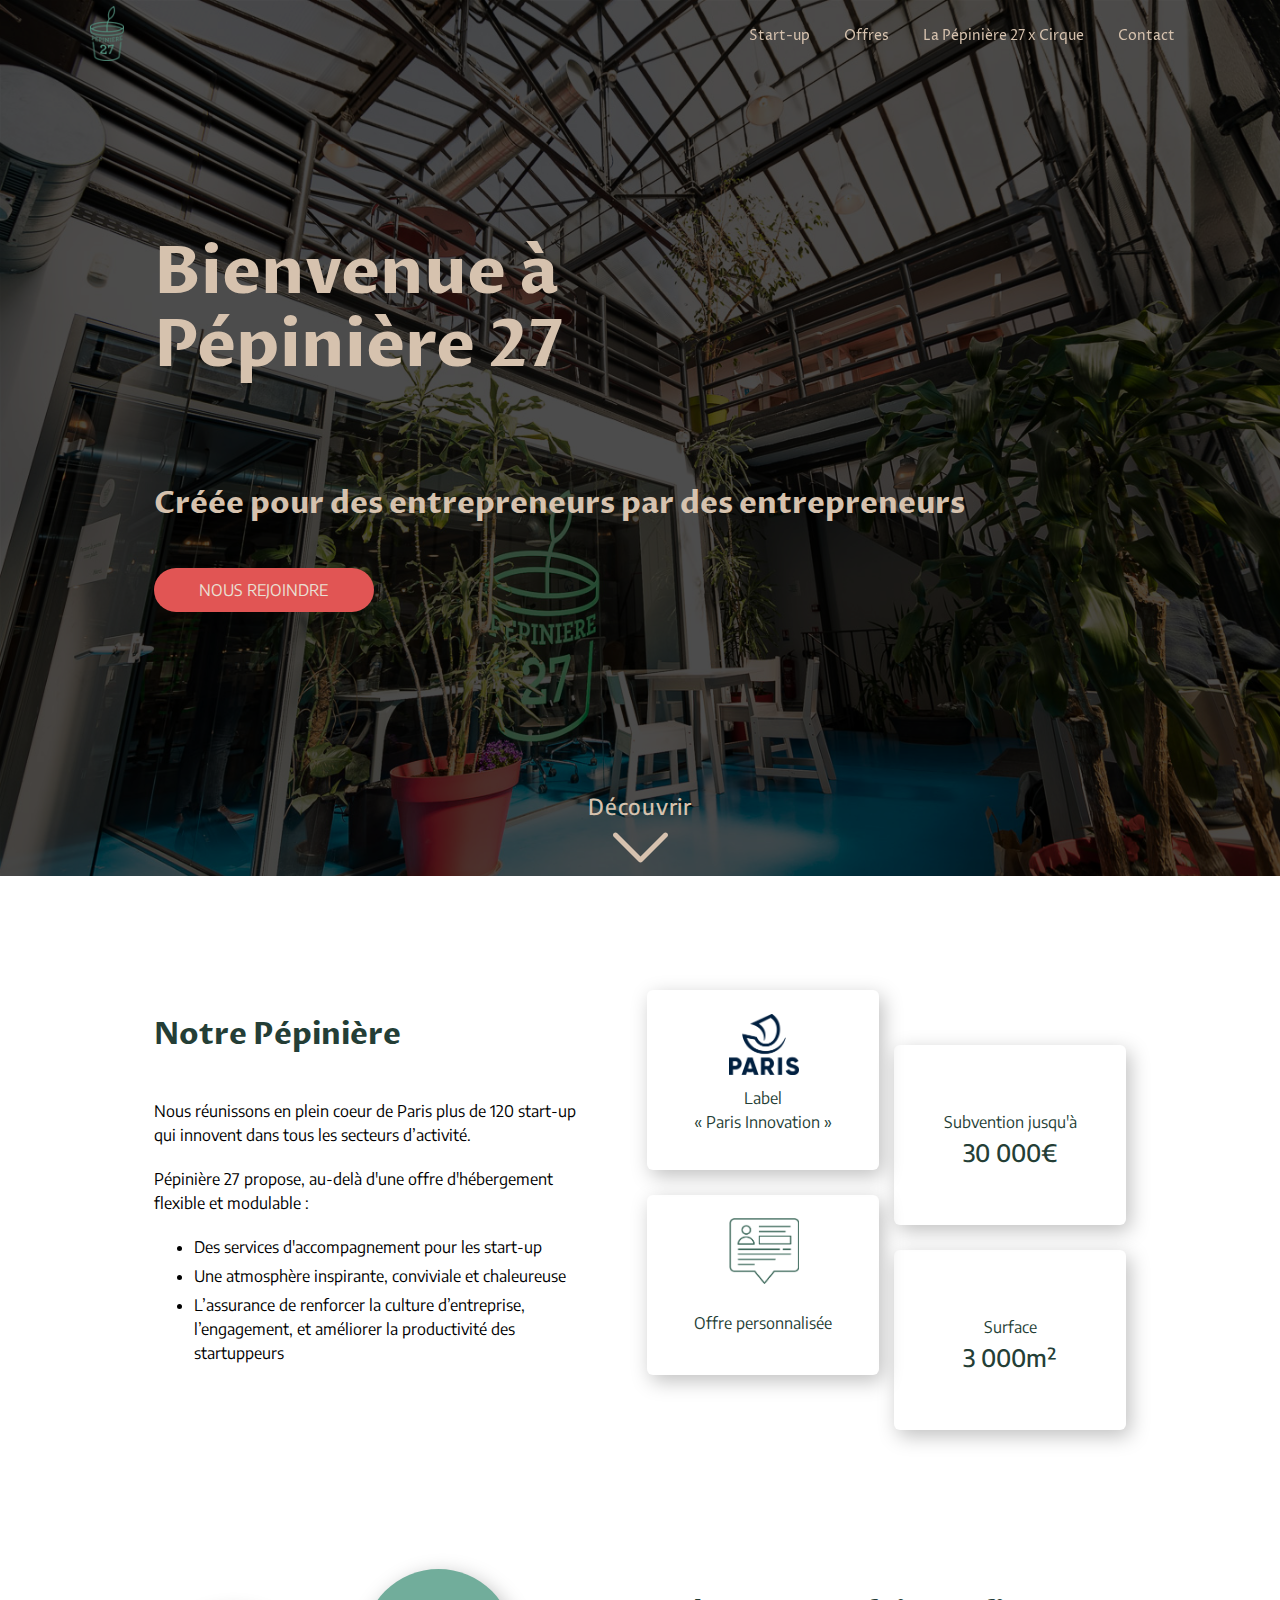
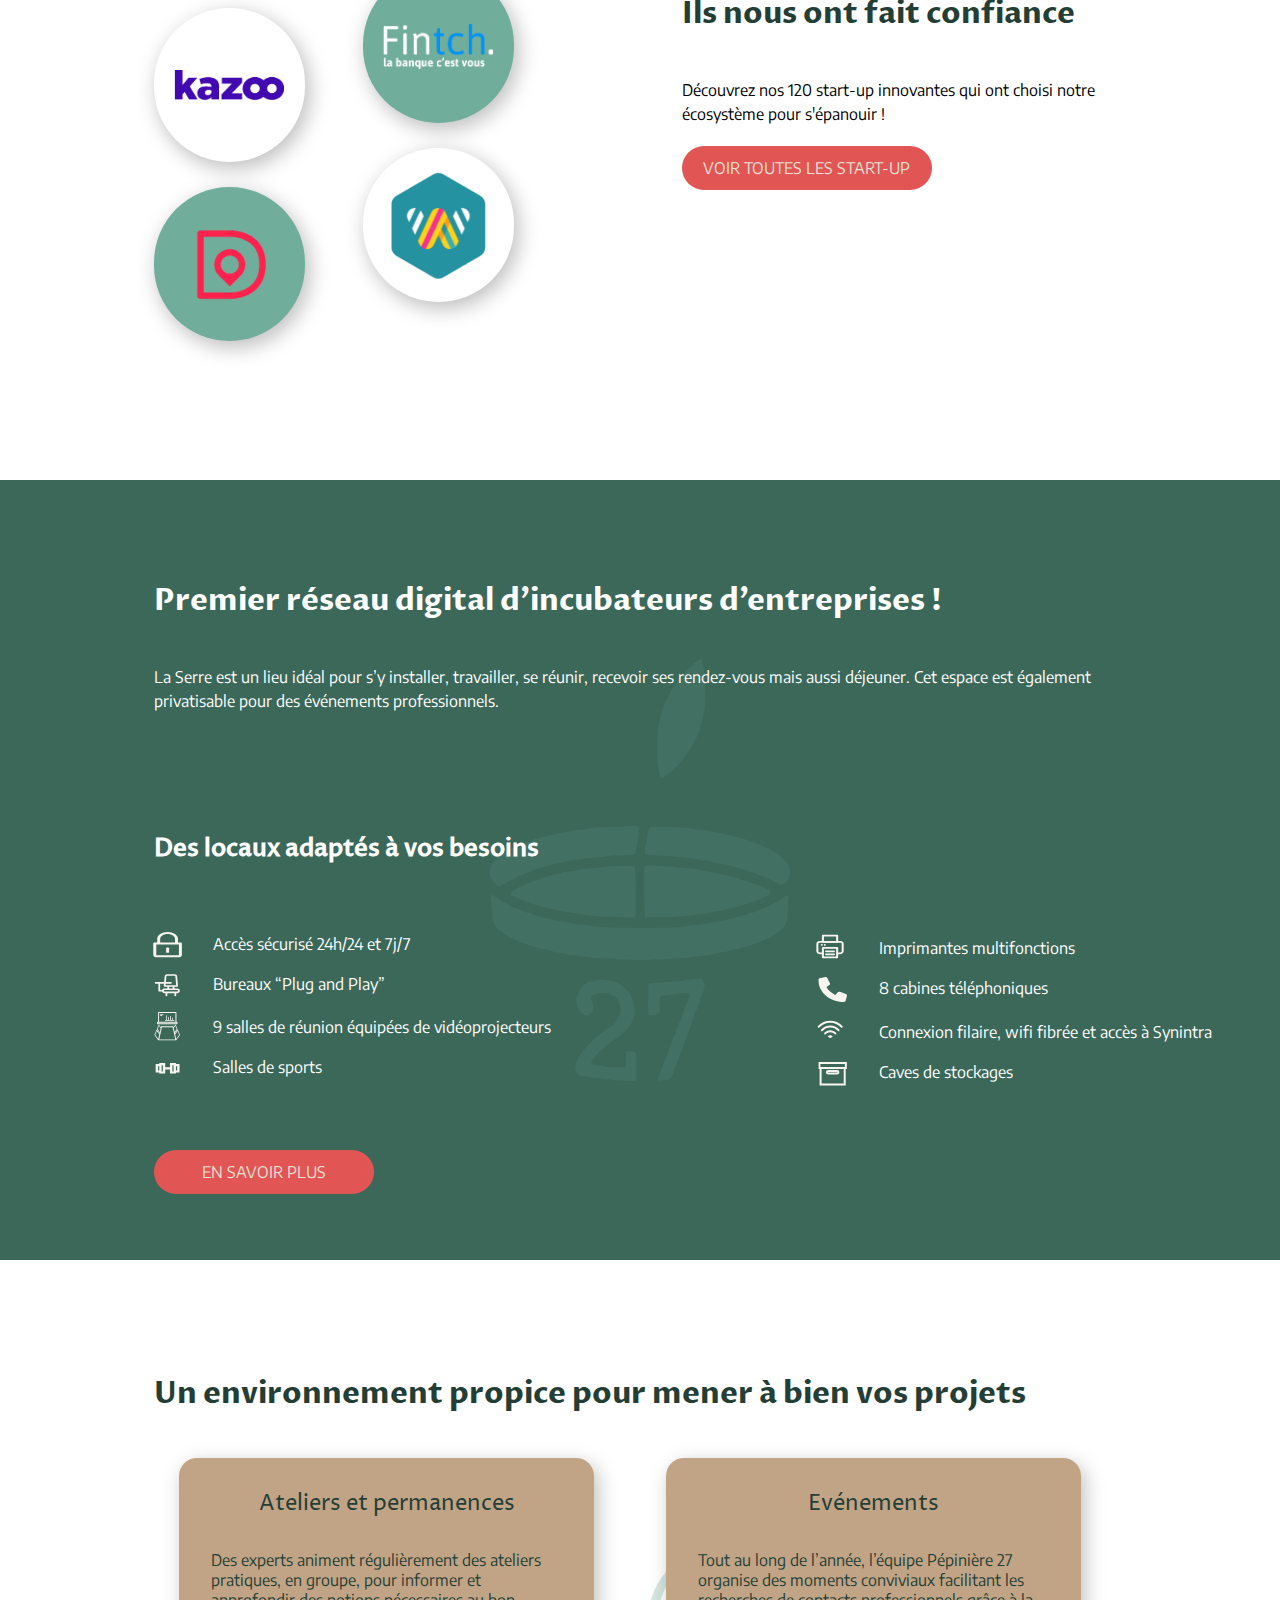
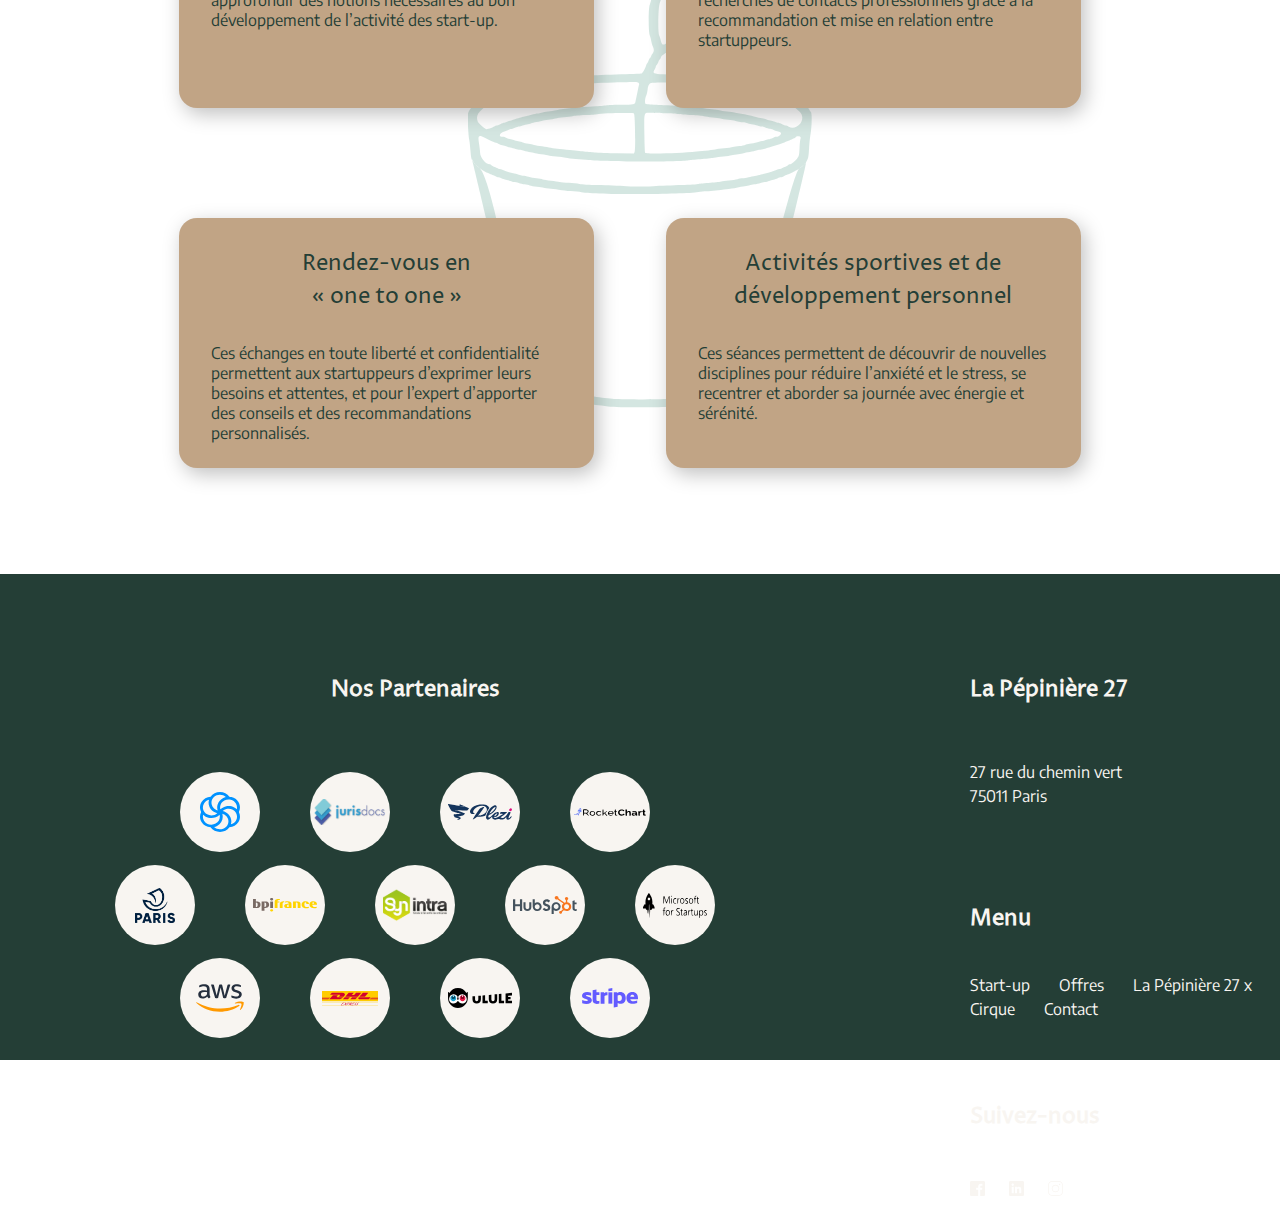
==== index.html @ d8d4190e "All responsive except footer" ====
<!DOCTYPE html>
<html lang="fr">
<head>
    <meta charset="UTF-8">
    <meta http-equiv="X-UA-Compatible" content="IE=edge">
    <meta name="viewport" content="width=device-width, initial-scale=1.0">
    <title>La Pépinière 27</title>
    <link rel="stylesheet" href="css\style.css">
    <style>
        @font-face {
            font-family: 'Encode Sans';
            src: url(../fonts/Encode_Sans/EncodeSans-VariableFont_wdth,wght.ttf);
        }

        @font-face {
            font-family: 'Proza Libre Bold';
            src: url(../fonts/Proza_Libre/ProzaLibre-Bold.ttf)
        }

        @font-face {
            font-family: 'Proza Libre Medium';
            src: url(../fonts/Proza_Libre/ProzaLibre-Medium.ttf)
        }

        @font-face {
            font-family: 'Proza Libre Regular';
            src: url(../fonts/Proza_Libre/ProzaLibre-Regular.ttf)
        }
        
    </style>
</head>
<body>
    <div class="wrapper">
        <!-- Homepage - Landing page -->
        <div class="homepage">

            <!-- Navbar -->
            <nav class="navbar">
                <a href="">
                    <img src="pepiniere_logo\logo.png" alt="Logo Pépinière" id="logo">
                </a>
                <ul class="nav-menu">
                    <li><a href="">Start-up</a></li>
                    <li><a href="">Offres</a></li>
                    <li><a href="">La Pépinière 27 x Cirque</a></li>
                    <li><a href="">Contact</a></li>
                </ul>
                <div class="toggle-menu">
                    <img src="img\open-menu.png" alt="menu icon" class="menu-icon" id="open-menu">
                    <img src="img\close-menu.png" alt="menu icon" class="menu-icon" id="close-menu">
                </div>
            </nav>
            

            <!-- Title -->
            <section class="hero">
                <h1>Bienvenue à <span>Pépinière 27</span></h1>
                <h2>Créée pour des entrepreneurs par des entrepreneurs</h2>
                <input type="button" class="cta" value="Nous rejoindre">
            </section>
            <div id="discover">
                <button type="button">Découvrir <img src="img\down-arrow-svgrepo-com.svg" alt="arrow" id="down-arrow"></button>
            </div>
        </div>

        <!-- Pepinière description -->
        <div class="pepiniere">
            <div class="col-left">
                <h2>Notre Pépinière</h2>
                <p class="pep">Nous réunissons en plein coeur de Paris plus de 120 start-up qui innovent dans tous les secteurs d’activité.</p>
                <p class="pep">Pépinière 27 propose, au-delà d'une offre d'hébergement flexible et modulable :</p>
                <ul>
                    <li>Des services d'accompagnement pour les start-up</li>
                    <li>Une atmosphère inspirante, conviviale et chaleureuse</li>
                    <li>L’assurance de renforcer la culture d’entreprise, l’engagement, et améliorer la productivité des startuppeurs</li>
                </ul>
            </div>

            <div class="col-right">
                <div class="info-card" id="card-paris">
                    <p>Label<span>« Paris Innovation »</span></p>
                </div>
                <div class="info-card" id="card-offer">
                    <p>Offre personnalisée</p>
                </div>
            </div>
            <div class="col-right-bis">
                <div class="info-card">
                    <p class="card-text">Subvention jusqu'à<span>30 000€</span></p>
                </div>
                <div class="info-card">
                    <p class="card-text">Surface<span>3 000m²</span></p>
                </div>
            </div>
        </div>
        
        <!-- Start-up -->
        <div class="start-up">
            <div class="startup-left">
                <div class="startup-icons">
                    <img src="startups_logo\kazoo.png" alt="Logo Kazoo" id="kazooLogo">
                </div>
                <div class="startup-iconsGreen">
                    <img src="startups_logo\Delisiously.png" alt="Logo Delisiously" id="delisiouslyLogo">
                </div>
            </div>
            <div class="startup-left-bis">
                <div class="startup-iconsGreen">
                    <img src="startups_logo\fintech.png" alt="Logo Fintech" id="fintechLogo">
                </div>
                <div class="startup-icons">
                    <img src="startups_logo\Takeawaste.png" alt="Logo Take a Waste" id="takeawasteLogo">
                </div>
            </div>
            <div class="startup-right">
                <h2>Ils nous ont fait confiance</h2>
                <p>Découvrez nos 120 start-up innovantes qui ont choisi notre écosystème pour s'épanouir !</p>
                <input type="button" class="cta" value="Voir toutes les start-up" id="cta-startup">
            </div>
        </div>

        <!-- Les locaux et équipements -->
        <div id="pepiniere-assets">
            <img src="pepiniere_logo\logo_background.png" alt="Logo Pepinière" class="background-logo">
            <div class="locaux">
                <div class="locaux-description">
                    <h2>Premier réseau digital d’incubateurs d’entreprises !</h2>
                    <p>La Serre est un lieu idéal pour s’y installer, travailler, se réunir, recevoir ses rendez-vous mais aussi déjeuner. Cet espace est également privatisable pour des événements professionnels.</p>
                </div>
                <div class="equipments">
                    <h3 name="h3">Des locaux adaptés à vos besoins </h3>
                    <div class="equipments-lists">
                        <ul class="equipment-list-desc" id="equipments-list1">
                            <li><span> Accès sécurisé 24h/24 et 7j/7 </span></li>
                            <li> <span> Bureaux “Plug and Play” </span></li>
                            <li> <span> 9 salles de réunion équipées de vidéoprojecteurs </span></li>
                            <li> <span> Salles de sports </span></li>
                        </ul>
                        <ul class="equipment-list-desc" id="equipments-list2">
                            <li> <span> Imprimantes multifonctions </span></li>
                            <li> <span> 8 cabines téléphoniques </span></li>
                            <li> <span> Connexion filaire, wifi fibrée et accès à Synintra </span></li>
                            <li> <span> Caves de stockages </span></li>
                        </ul>
                    </div>
                </div>
                <input type="button" class="cta" value="En savoir plus">
            </div>
        </div>
        
        <!-- Activités et évènements -->
        <div id="activities">
            <img src="pepiniere_logo\logo_white_background.svg" alt="Logo Pépinière" class="background-logo">
            <h2>Un environnement propice pour mener à bien vos projets </h2>
            <div>
                <div class="activities-first-row">
                    <div class="activities-card">
                        <h4>Ateliers et permanences</h4>
                        <p>Des experts animent régulièrement des ateliers pratiques, en groupe, pour informer et approfondir des notions nécessaires au bon développement de l’activité des start-up.</p>
                    </div>
                    <div class="activities-card">
                        <h4>Evénements</h4>
                        <p>Tout au long de l’année, l’équipe Pépinière 27 organise des moments conviviaux facilitant les recherches de contacts professionnels grâce à la recommandation et mise en relation entre startuppeurs.
                        </p>
                    </div> 
                </div>

                <div class="activities-second-row">
                    <div class="activities-card">
                        <h4>Rendez-vous en <span>« one to one »</span></h4>
                        <p>Ces échanges en toute liberté et confidentialité permettent aux startuppeurs d’exprimer leurs besoins et attentes, et pour l’expert d’apporter des conseils et des recommandations personnalisés.
                        </p>
                    </div>
                    <div class="activities-card">
                        <h4>Activités sportives et de développement personnel</h4>
                        <p>Ces séances permettent de découvrir de nouvelles disciplines pour réduire l’anxiété et le stress, se recentrer et aborder sa journée avec énergie et sérénité.</p>
                    </div> 
                </div>
            </div>
        </div>

        <!-- Footer -->
        <footer>
            <div class="col-partners">
                <h4 class="h4-footer" id="h4-footer-partners">Nos Partenaires</h4>
                <div class="footer-partner-row1">
                    <div class="footer-partners" id="sendinblue"></div>
                    <div class="footer-partners" id="jurisdocs"></div>
                    <div class="footer-partners" id="plezi"></div>
                    <div class="footer-partners" id="rocketChart"></div>
                </div>
                <div class="footer-partner-row2">
                    <div class="footer-partners" id="villeDeParis-partners"></div>
                    <div class="footer-partners" id="BPIFrance"></div>
                    <div class="footer-partners" id="synintra"></div>
                    <div class="footer-partners" id="hubspot"></div>
                    <div class="footer-partners" id="microsoftstartups"></div>
                </div>
                <div class="footer-partner-row3">
                    <div class="footer-partners" id="amazon"></div>
                    <div class="footer-partners" id="dhl"></div>
                    <div class="footer-partners" id="ulule"></div>
                    <div class="footer-partners" id="stripe"></div>
                </div>
                <div class="footer-partner-row4">

                </div>
            </div>
            <div class="col-contacts">
                <h4 class="h4-footer h4-footer-contact">La Pépinière 27</h4>
                <p>27 rue du chemin vert<span id="address">75011 Paris</span></p>
                <h4 class="h4-footer h4-footer-contact">Menu</h4>
                <div id="footer-nav">
                    <a href="">Start-up</a>
                    <a href="">Offres</a>
                    <a href="">La Pépinière 27 x Cirque</a>
                    <a href="">Contact</a>
                </div>
                <h4 class="h4-footer h4-footer-contact">Suivez-nous</h4>
                <div id="socials">
                    <img src="socialmedia_logo\facebook.svg" alt="Facebook logo">
                    <img src="socialmedia_logo\linkedin.svg" alt="LinkedIn Logo">
                    <img src="socialmedia_logo\instagram.svg" alt="Instagram Logo">
                </div>
            </div>
        </footer>
    </div>

    <!-- JS -->
    <script src="js/app.js"></script>
</body>
</html>
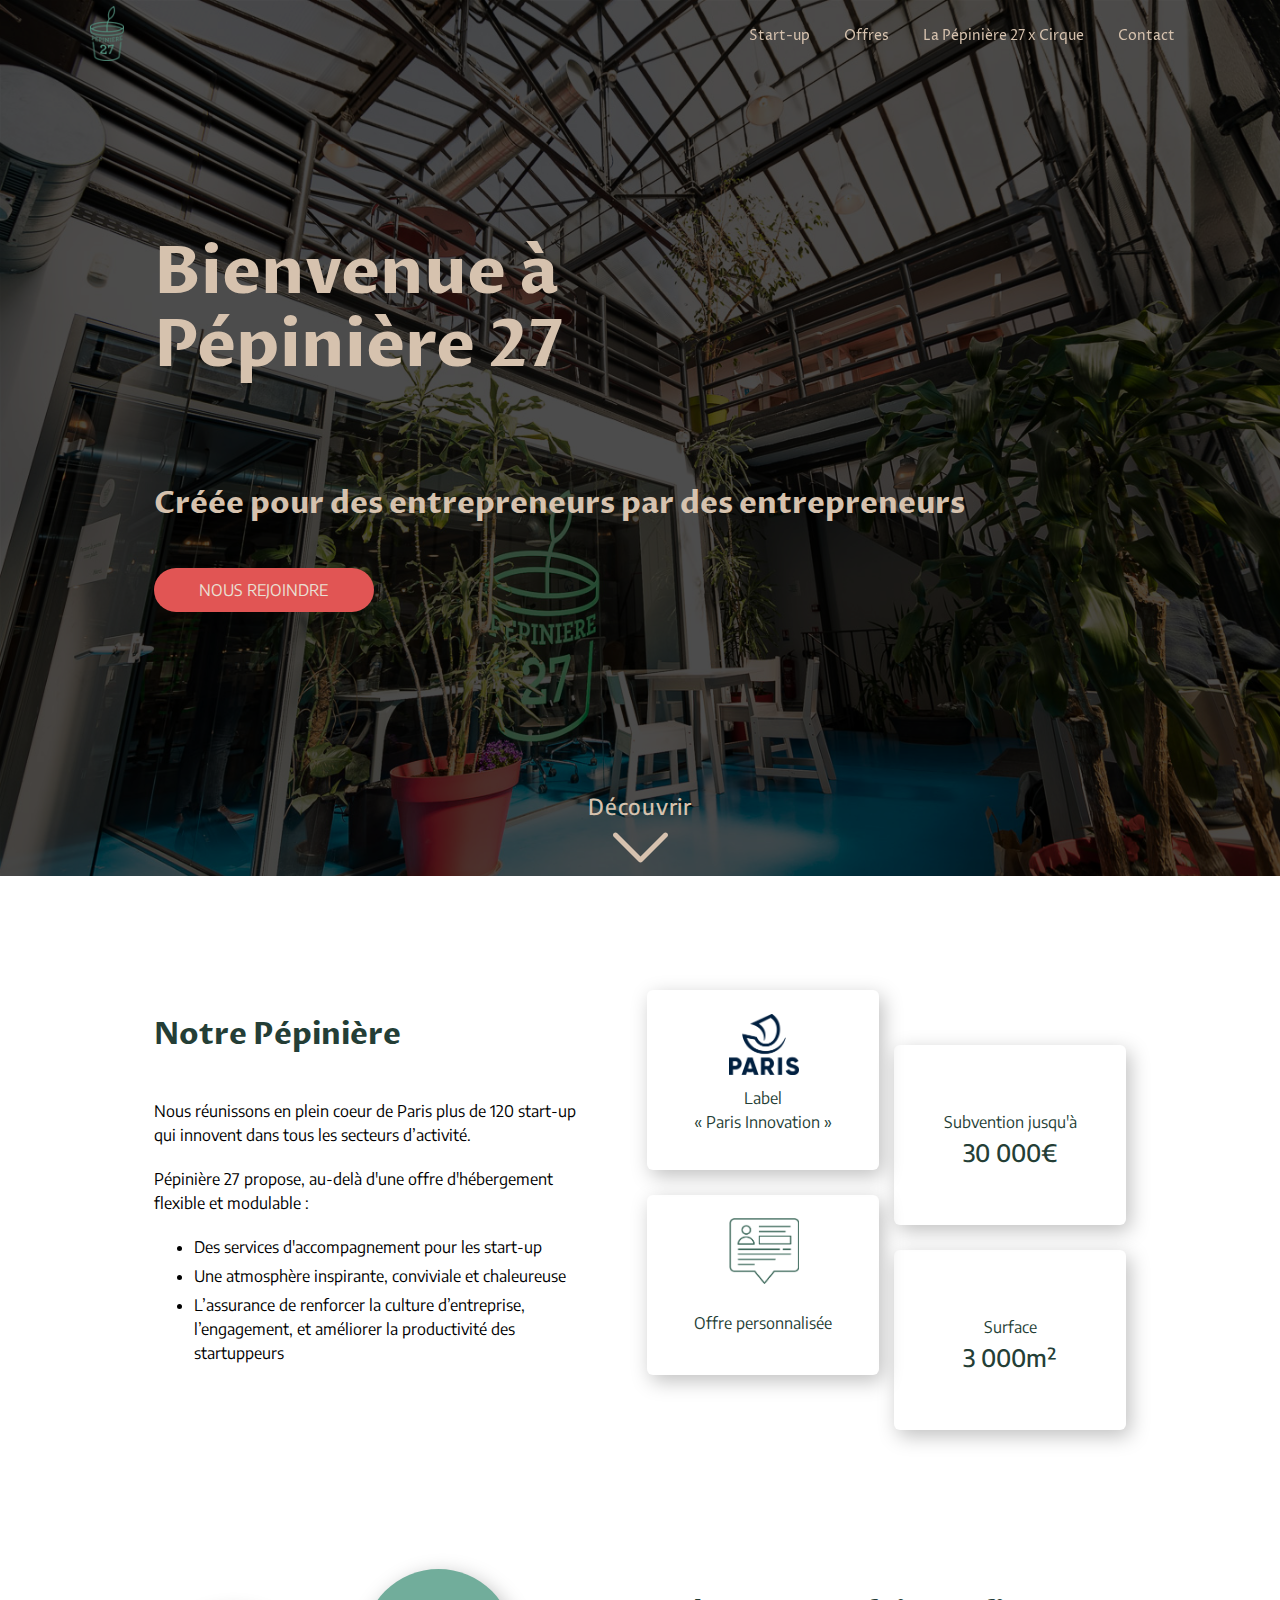
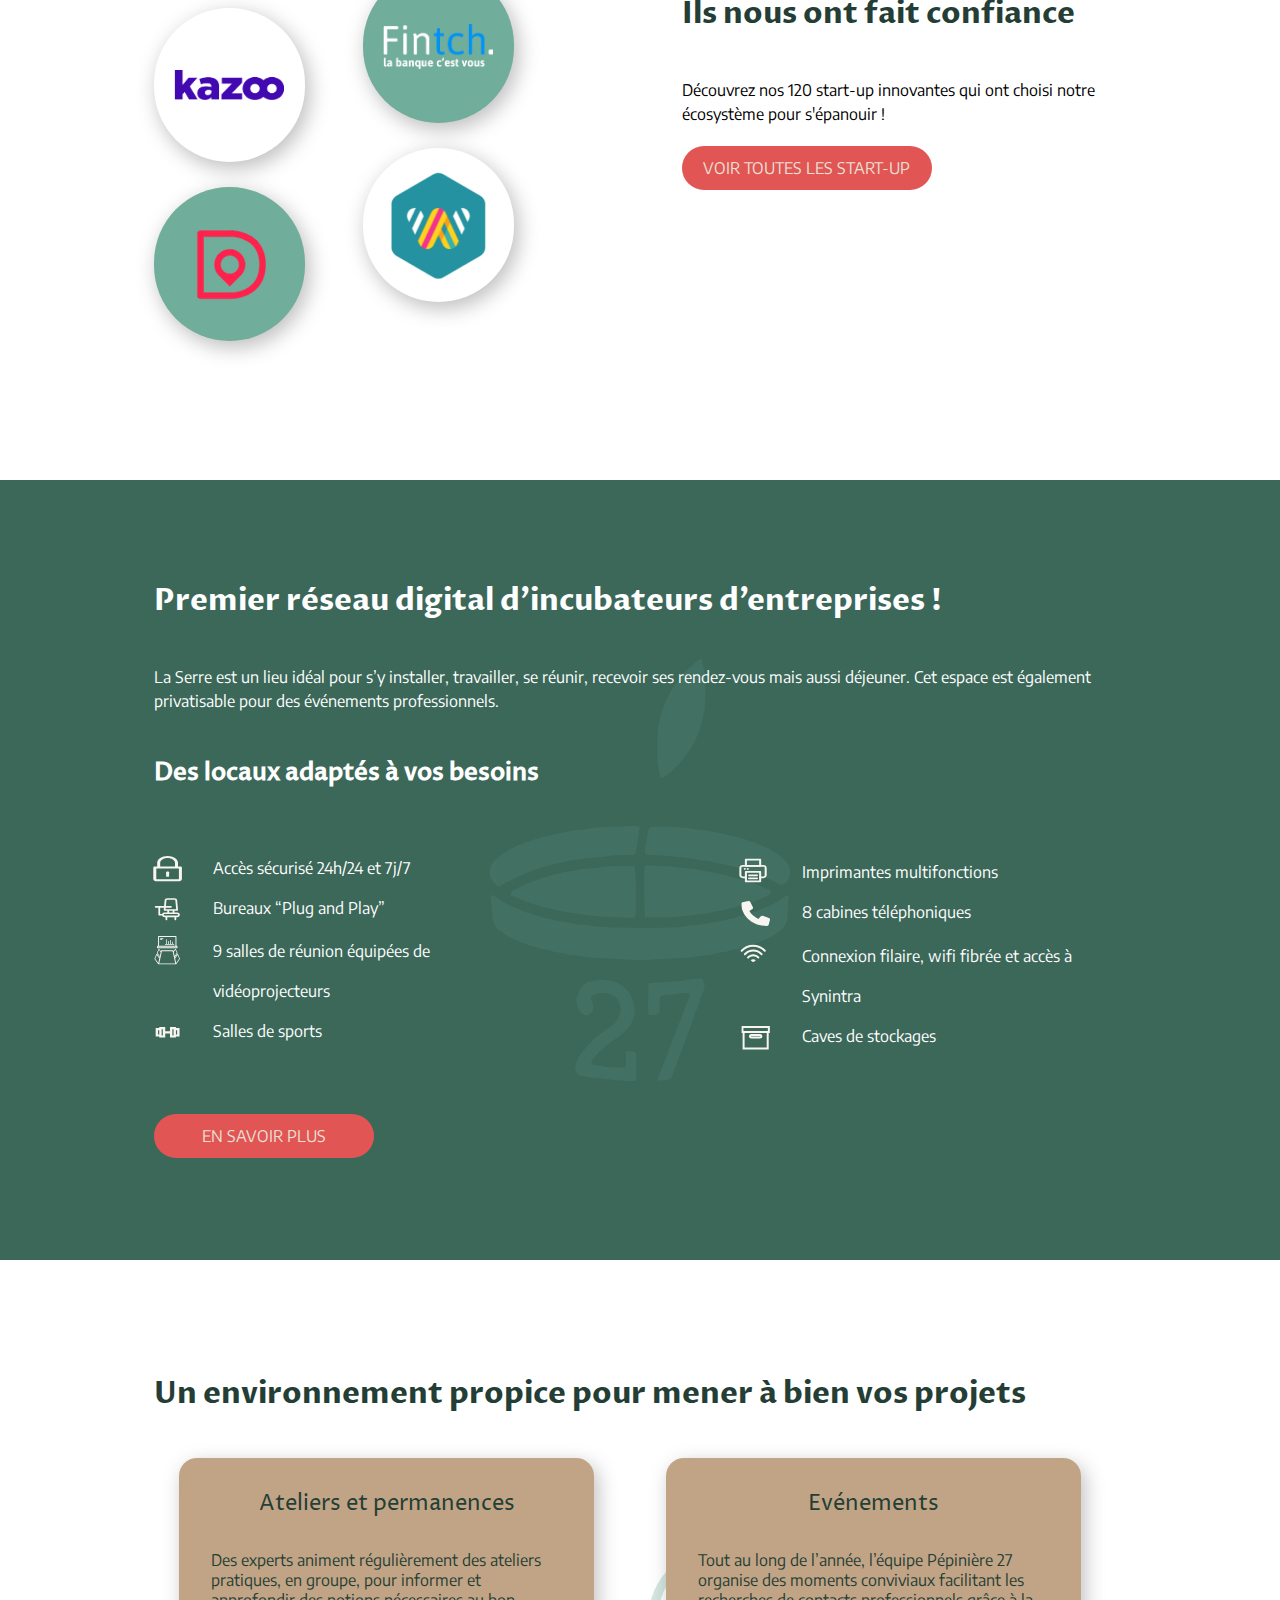
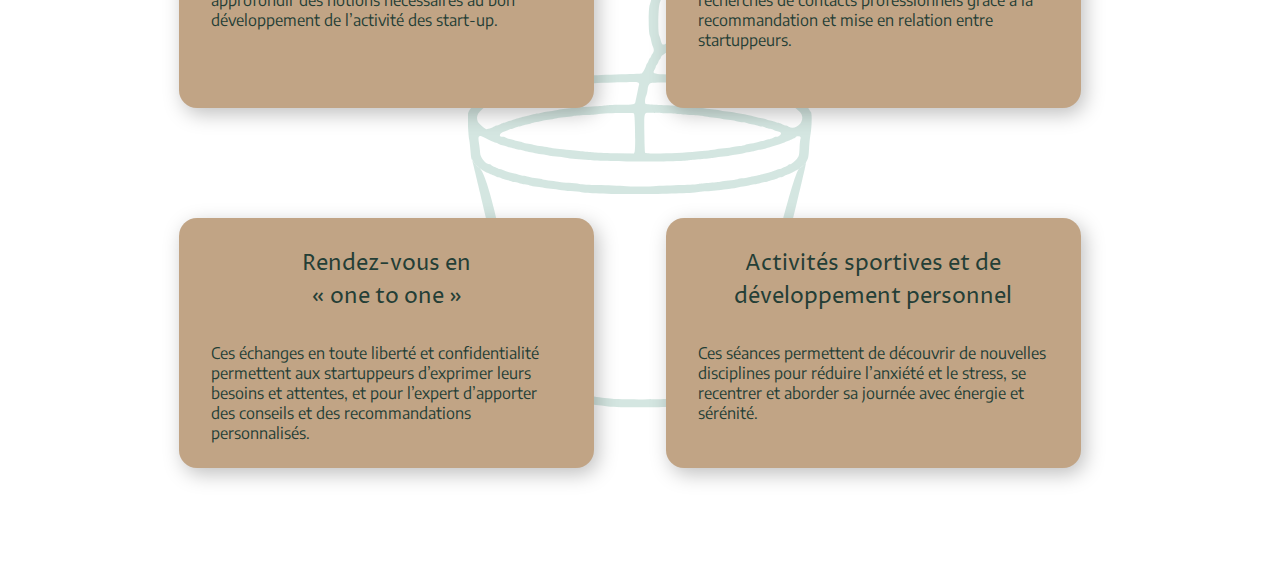
==== commit 02143f52: "responsive bugs fixed small screens, need to do footer responsive" ====
--- a/index.html
+++ b/index.html
@@ -9,24 +9,23 @@
     <style>
         @font-face {
             font-family: 'Encode Sans';
-            src: url(../fonts/Encode_Sans/EncodeSans-VariableFont_wdth,wght.ttf);
+            src: url(fonts/Encode_Sans/EncodeSans-VariableFont_wdth,wght.ttf);
         }
 
         @font-face {
             font-family: 'Proza Libre Bold';
-            src: url(../fonts/Proza_Libre/ProzaLibre-Bold.ttf)
+            src: url(fonts/Proza_Libre/ProzaLibre-Bold.ttf)
         }
 
         @font-face {
             font-family: 'Proza Libre Medium';
-            src: url(../fonts/Proza_Libre/ProzaLibre-Medium.ttf)
+            src: url(fonts/Proza_Libre/ProzaLibre-Medium.ttf)
         }
 
         @font-face {
             font-family: 'Proza Libre Regular';
-            src: url(../fonts/Proza_Libre/ProzaLibre-Regular.ttf)
-        }
-        
+            src: url(fonts/Proza_Libre/ProzaLibre-Regular.ttf)
+        }
     </style>
 </head>
 <body>
@@ -180,7 +179,7 @@
         </div>
 
         <!-- Footer -->
-        <footer>
+        <!-- <footer>
             <div class="col-partners">
                 <h4 class="h4-footer" id="h4-footer-partners">Nos Partenaires</h4>
                 <div class="footer-partner-row1">
@@ -203,7 +202,6 @@
                     <div class="footer-partners" id="stripe"></div>
                 </div>
                 <div class="footer-partner-row4">
-
                 </div>
             </div>
             <div class="col-contacts">
@@ -223,7 +221,7 @@
                     <img src="socialmedia_logo\instagram.svg" alt="Instagram Logo">
                 </div>
             </div>
-        </footer>
+        </footer> -->
     </div>
 
     <!-- JS -->
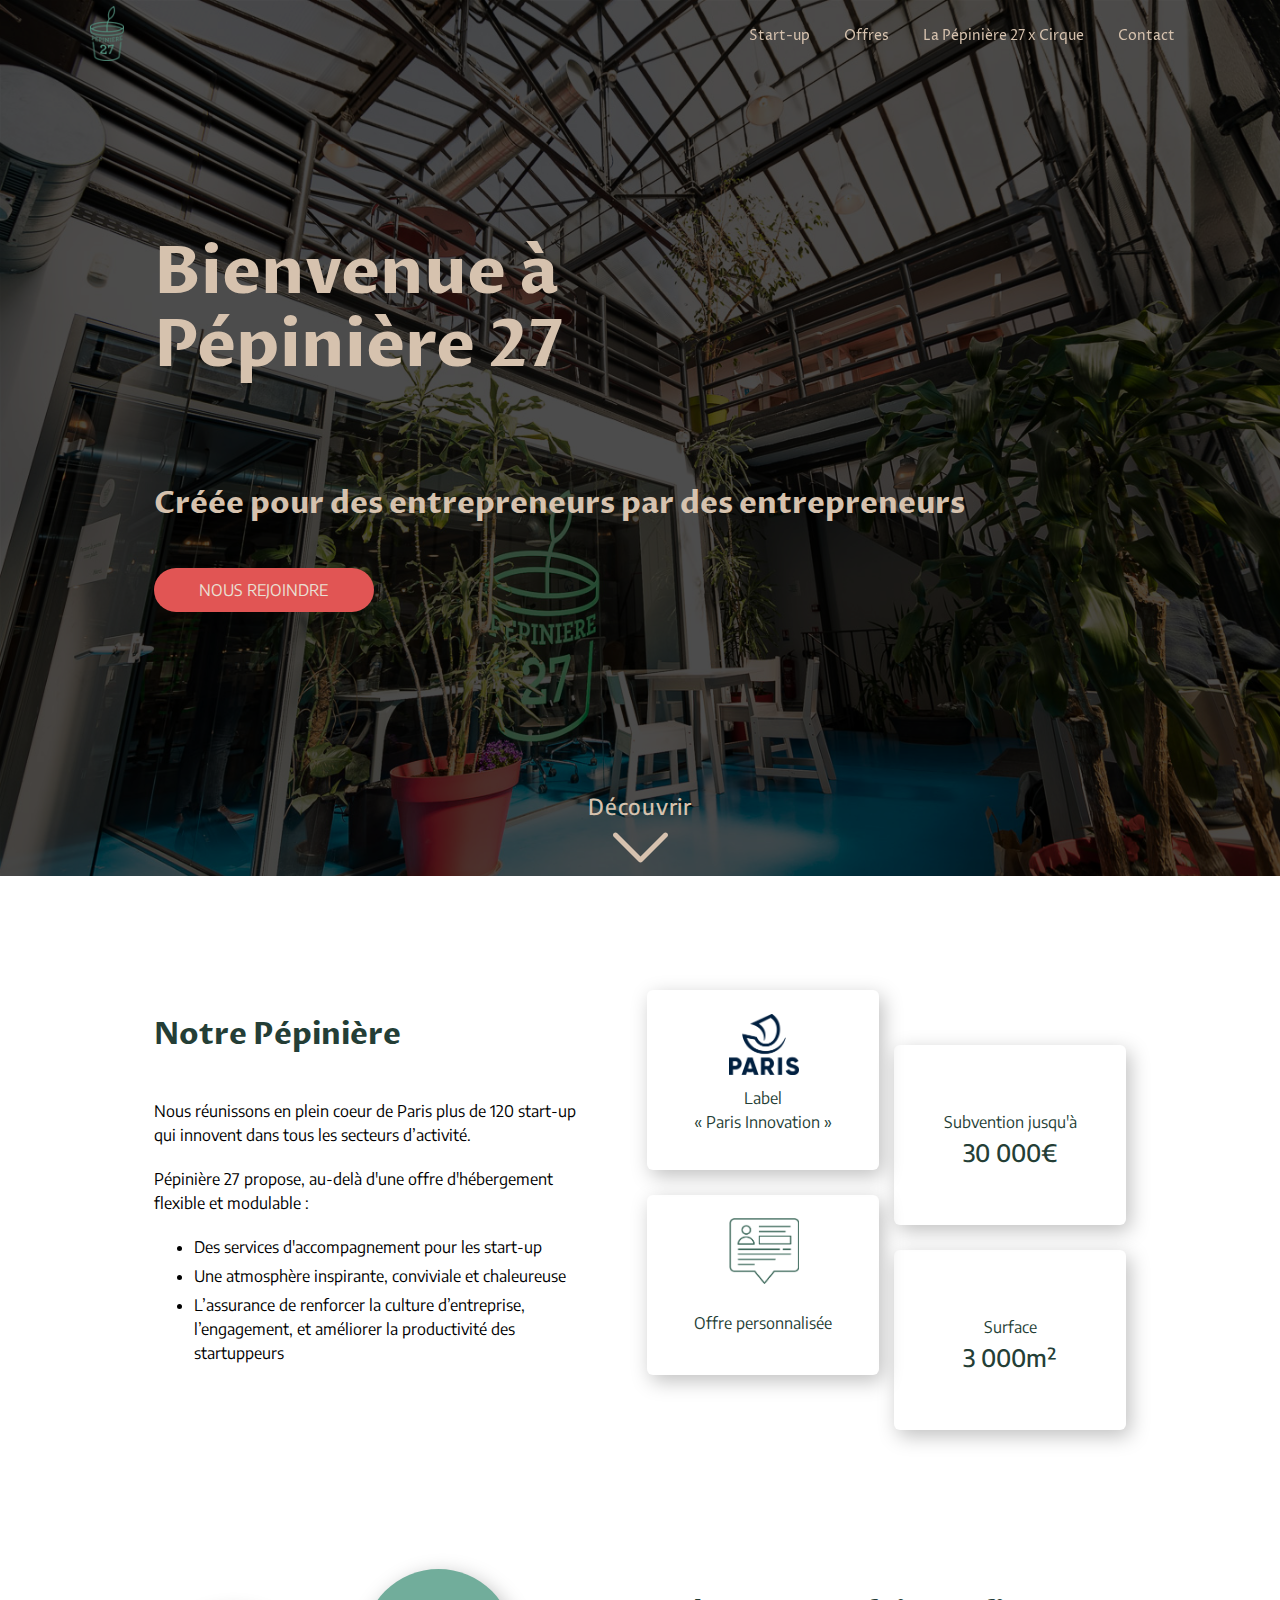
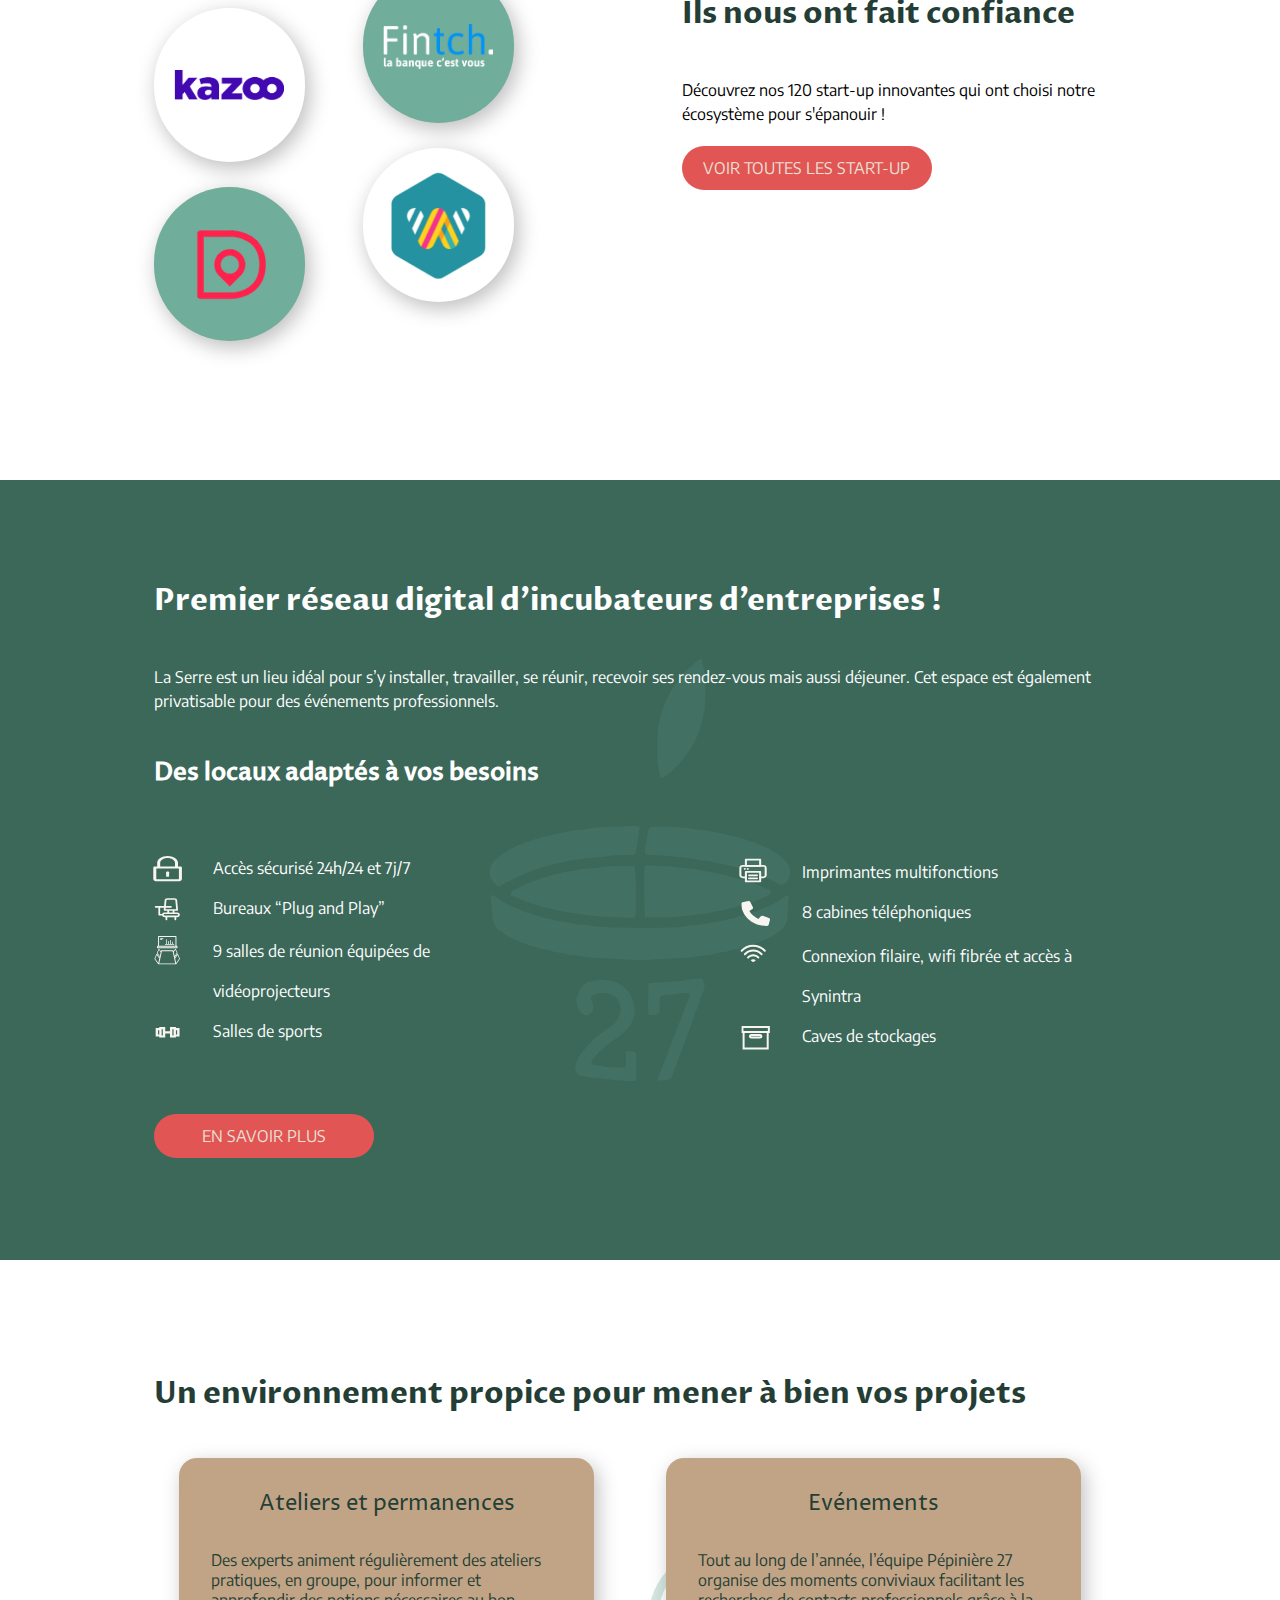
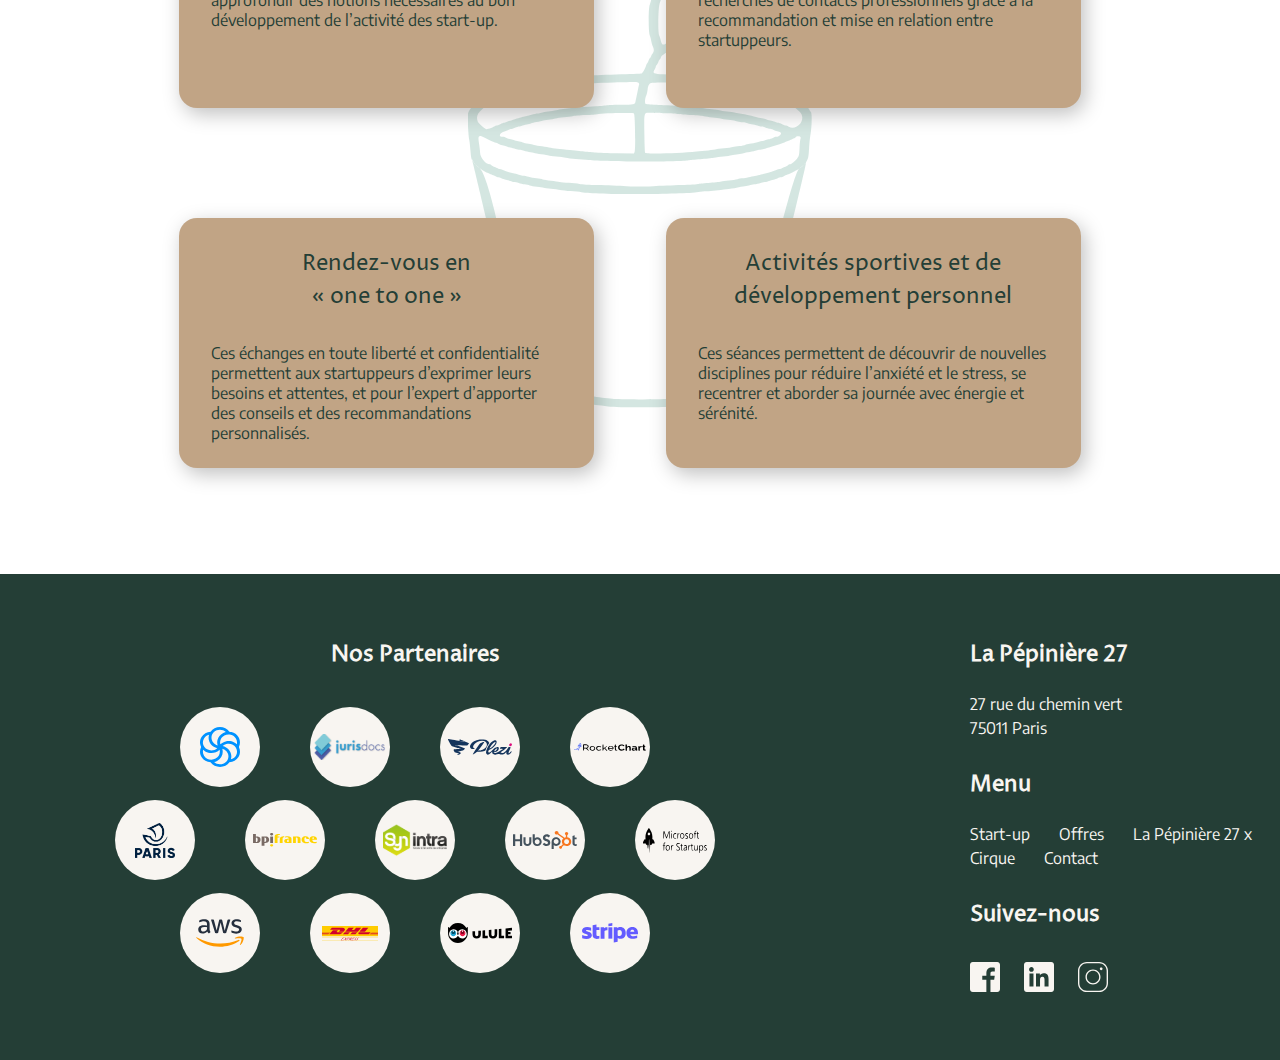
==== commit e218eb4f: "footer margin valid" ====
--- a/index.html
+++ b/index.html
@@ -179,7 +179,7 @@
         </div>
 
         <!-- Footer -->
-        <!-- <footer>
+        <footer>
             <div class="col-partners">
                 <h4 class="h4-footer" id="h4-footer-partners">Nos Partenaires</h4>
                 <div class="footer-partner-row1">
@@ -221,7 +221,7 @@
                     <img src="socialmedia_logo\instagram.svg" alt="Instagram Logo">
                 </div>
             </div>
-        </footer> -->
+        </footer>
     </div>
 
     <!-- JS -->
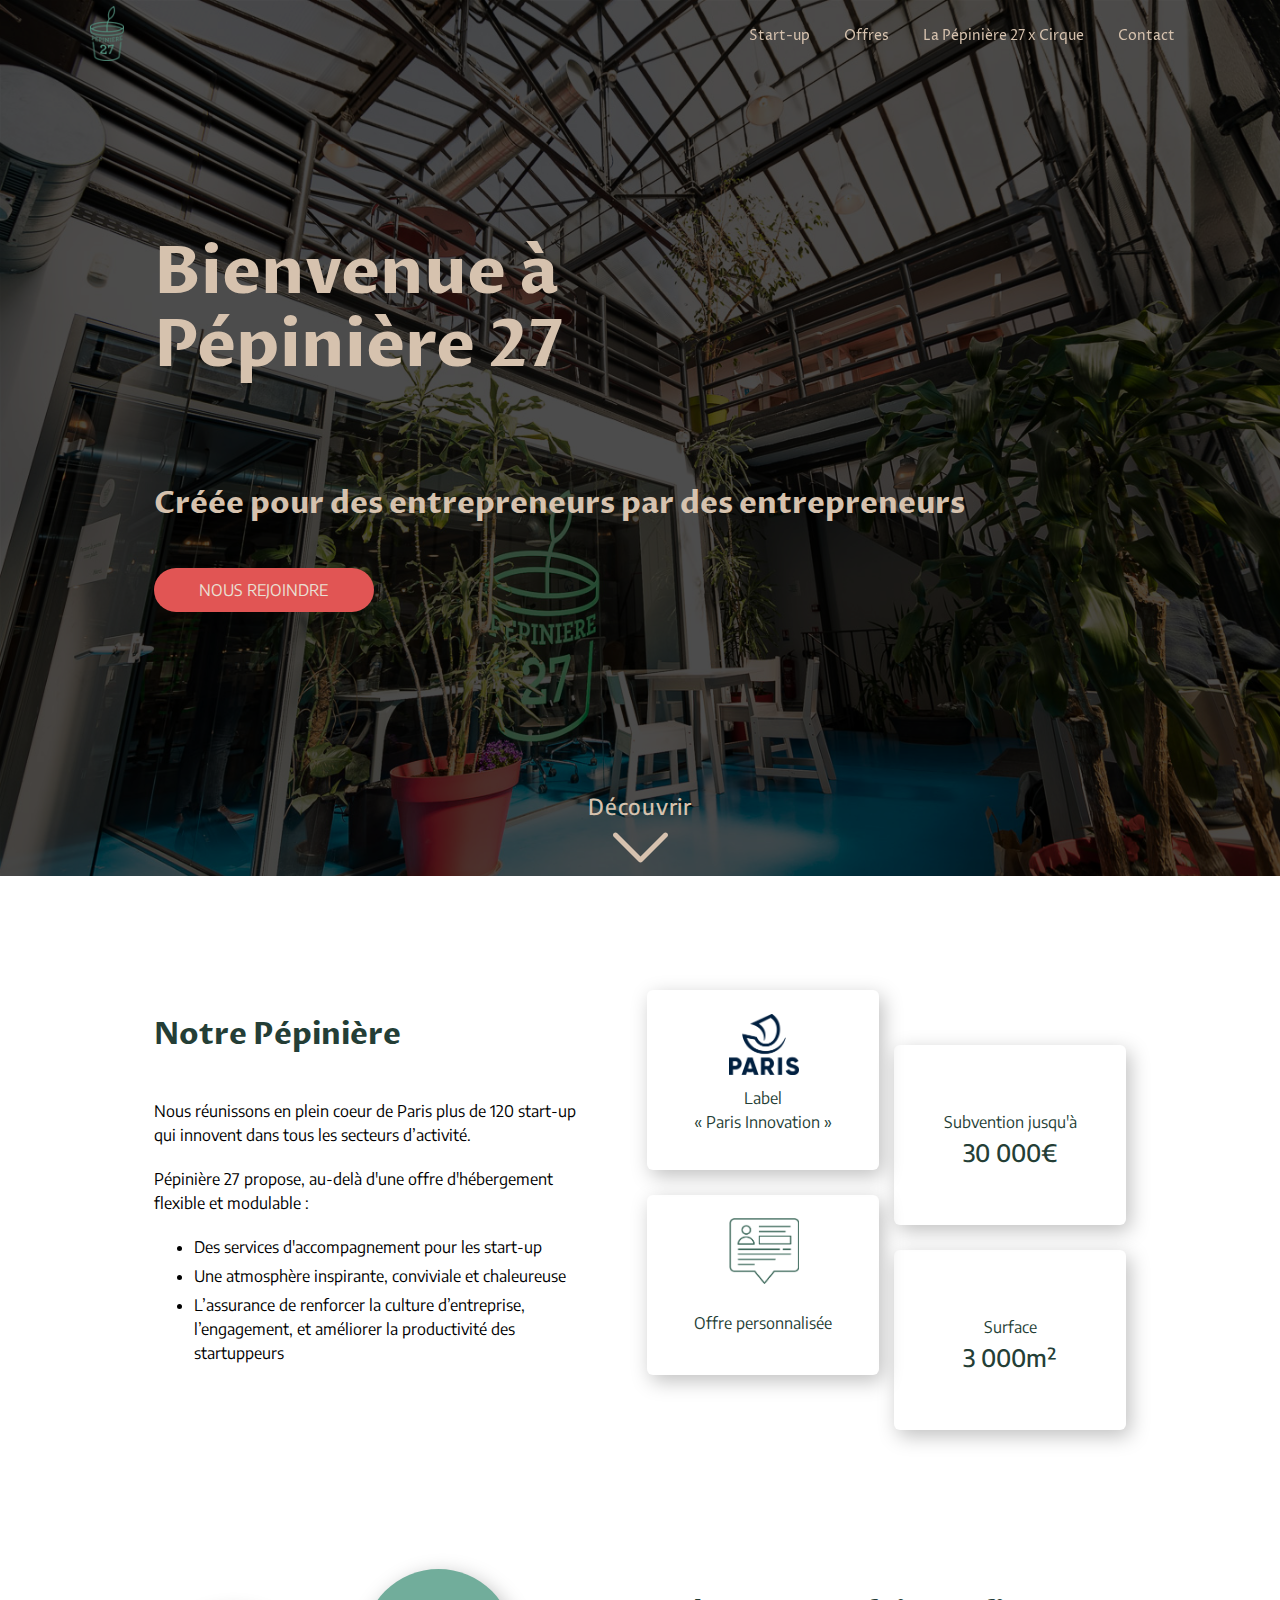
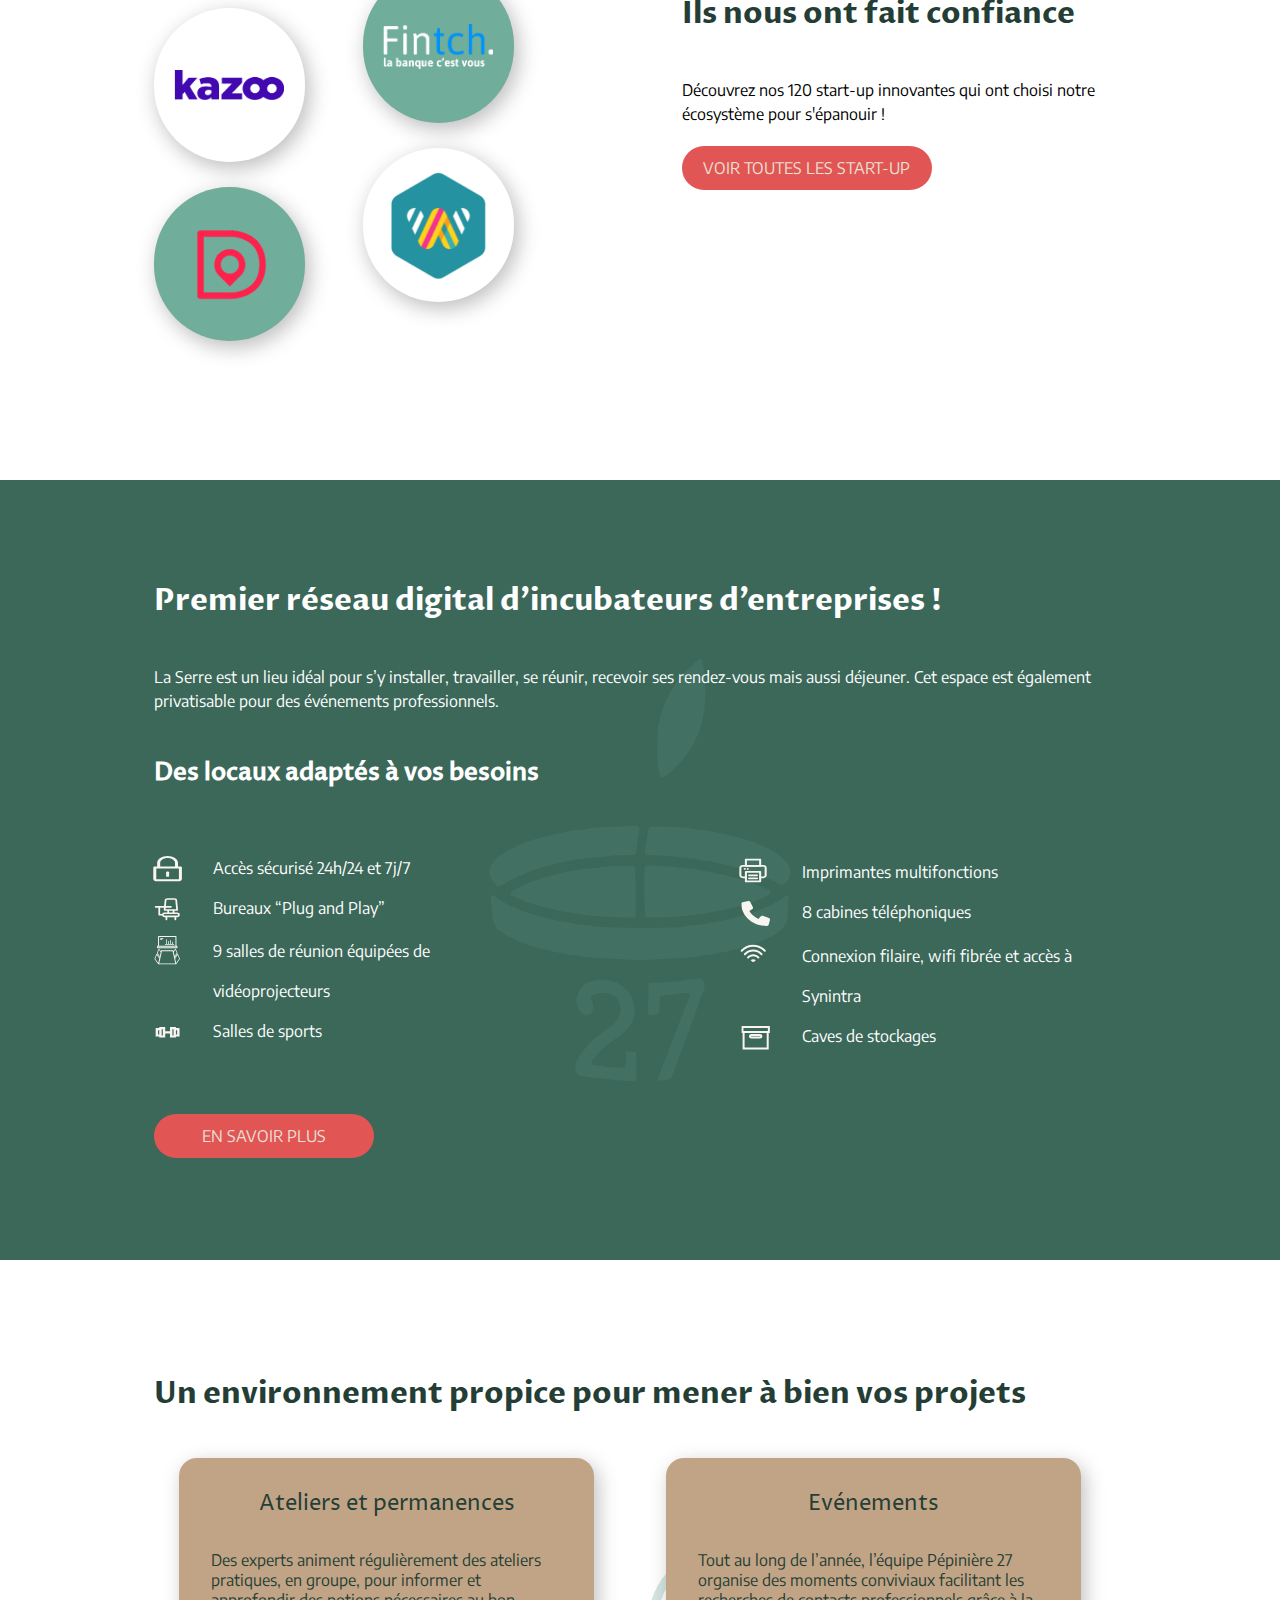
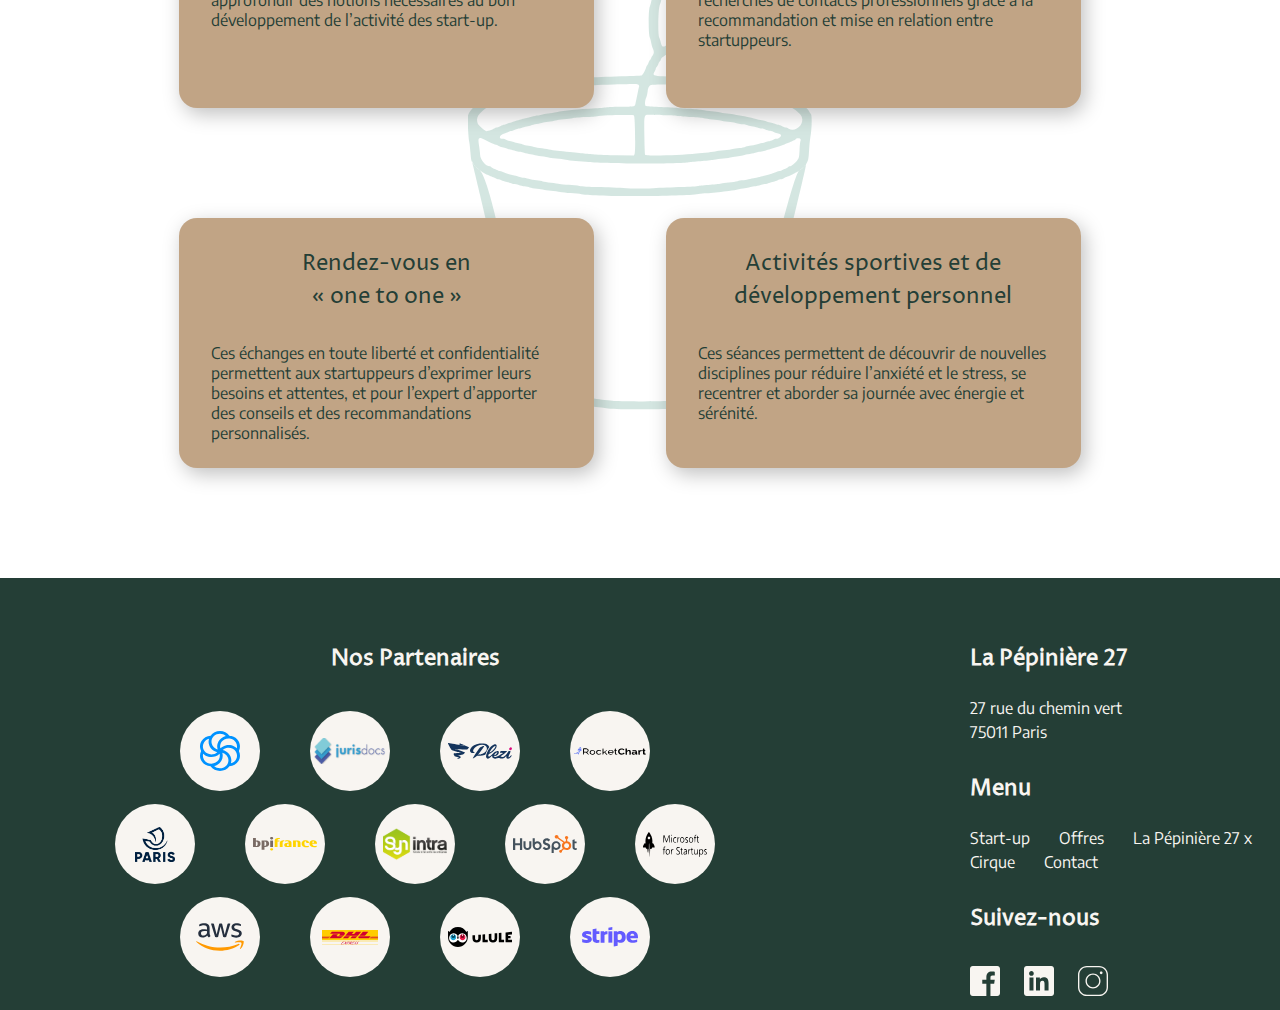
==== commit 56156c8e: "all responsive, gallery to do" ====
--- a/index.html
+++ b/index.html
@@ -206,7 +206,7 @@
             </div>
             <div class="col-contacts">
                 <h4 class="h4-footer h4-footer-contact">La Pépinière 27</h4>
-                <p>27 rue du chemin vert<span id="address">75011 Paris</span></p>
+                <p>27 rue du chemin vert <span id="address">75011 Paris</span></p>
                 <h4 class="h4-footer h4-footer-contact">Menu</h4>
                 <div id="footer-nav">
                     <a href="">Start-up</a>
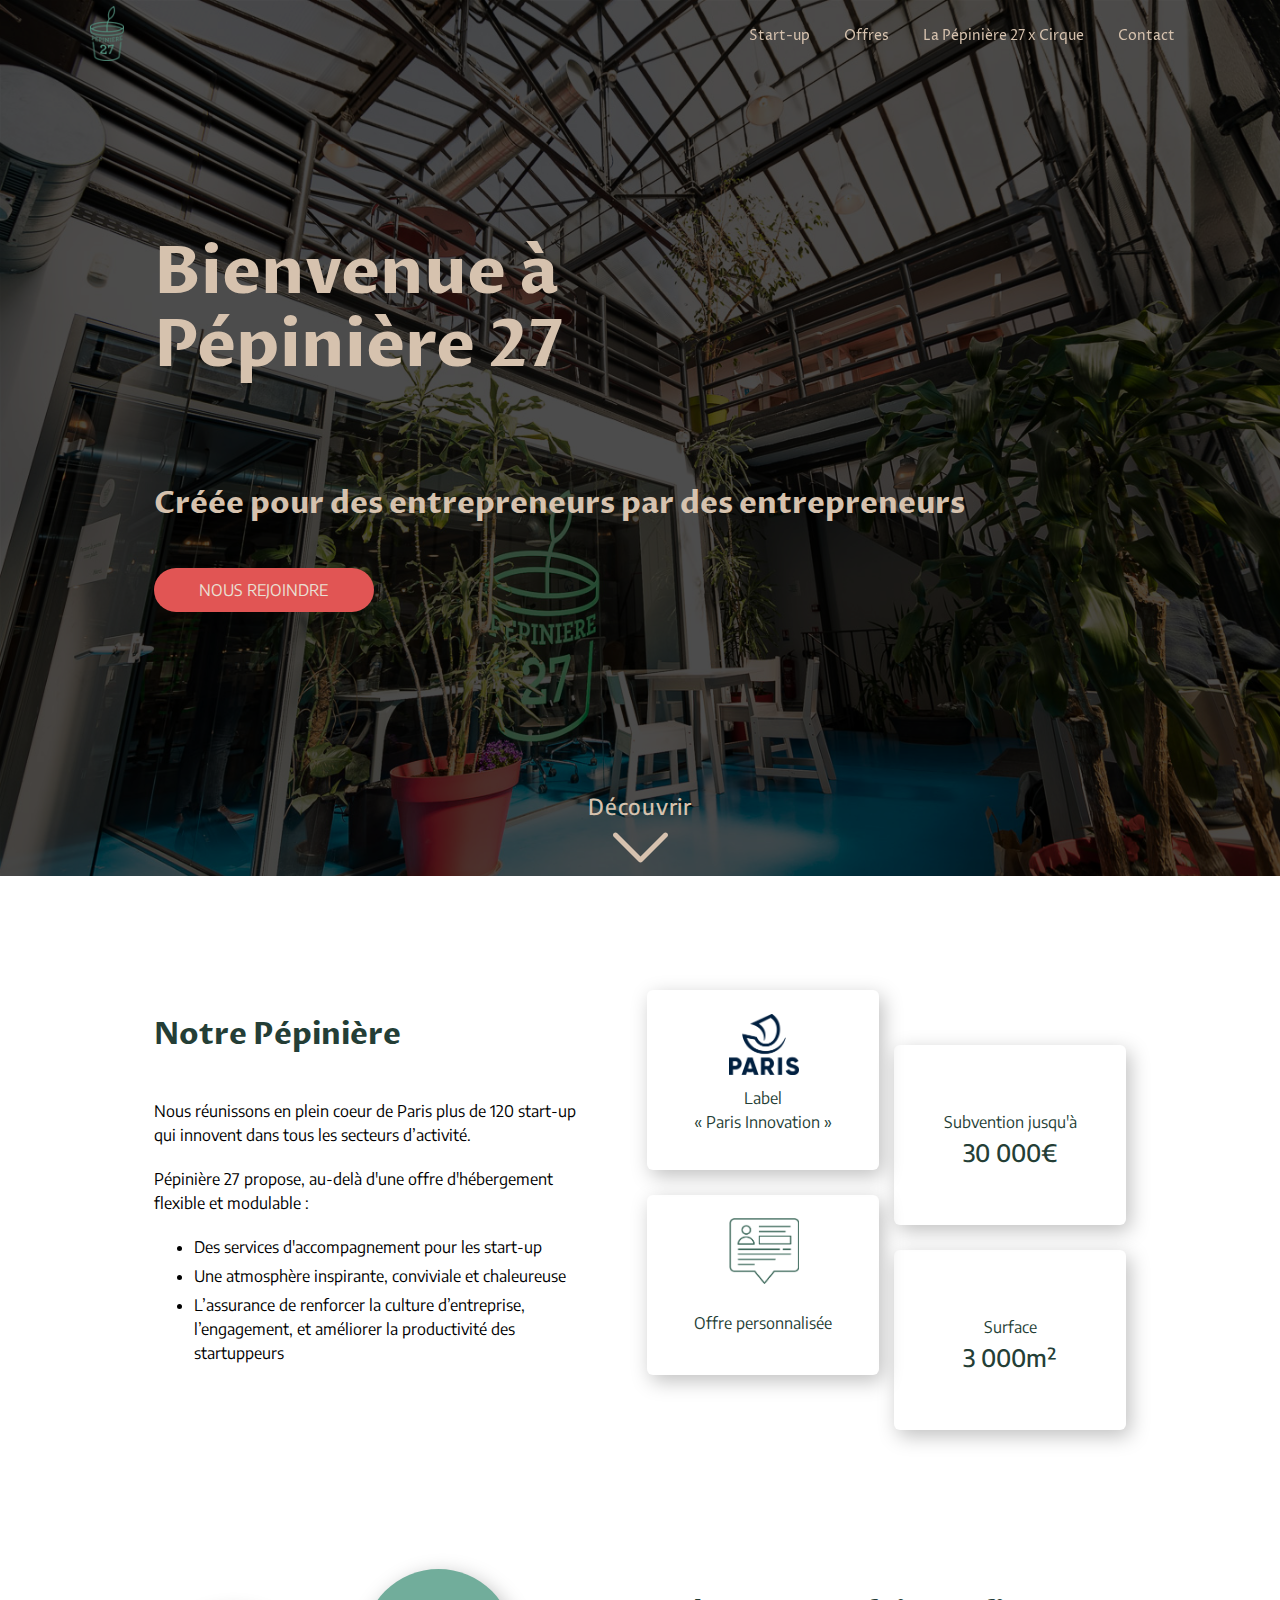
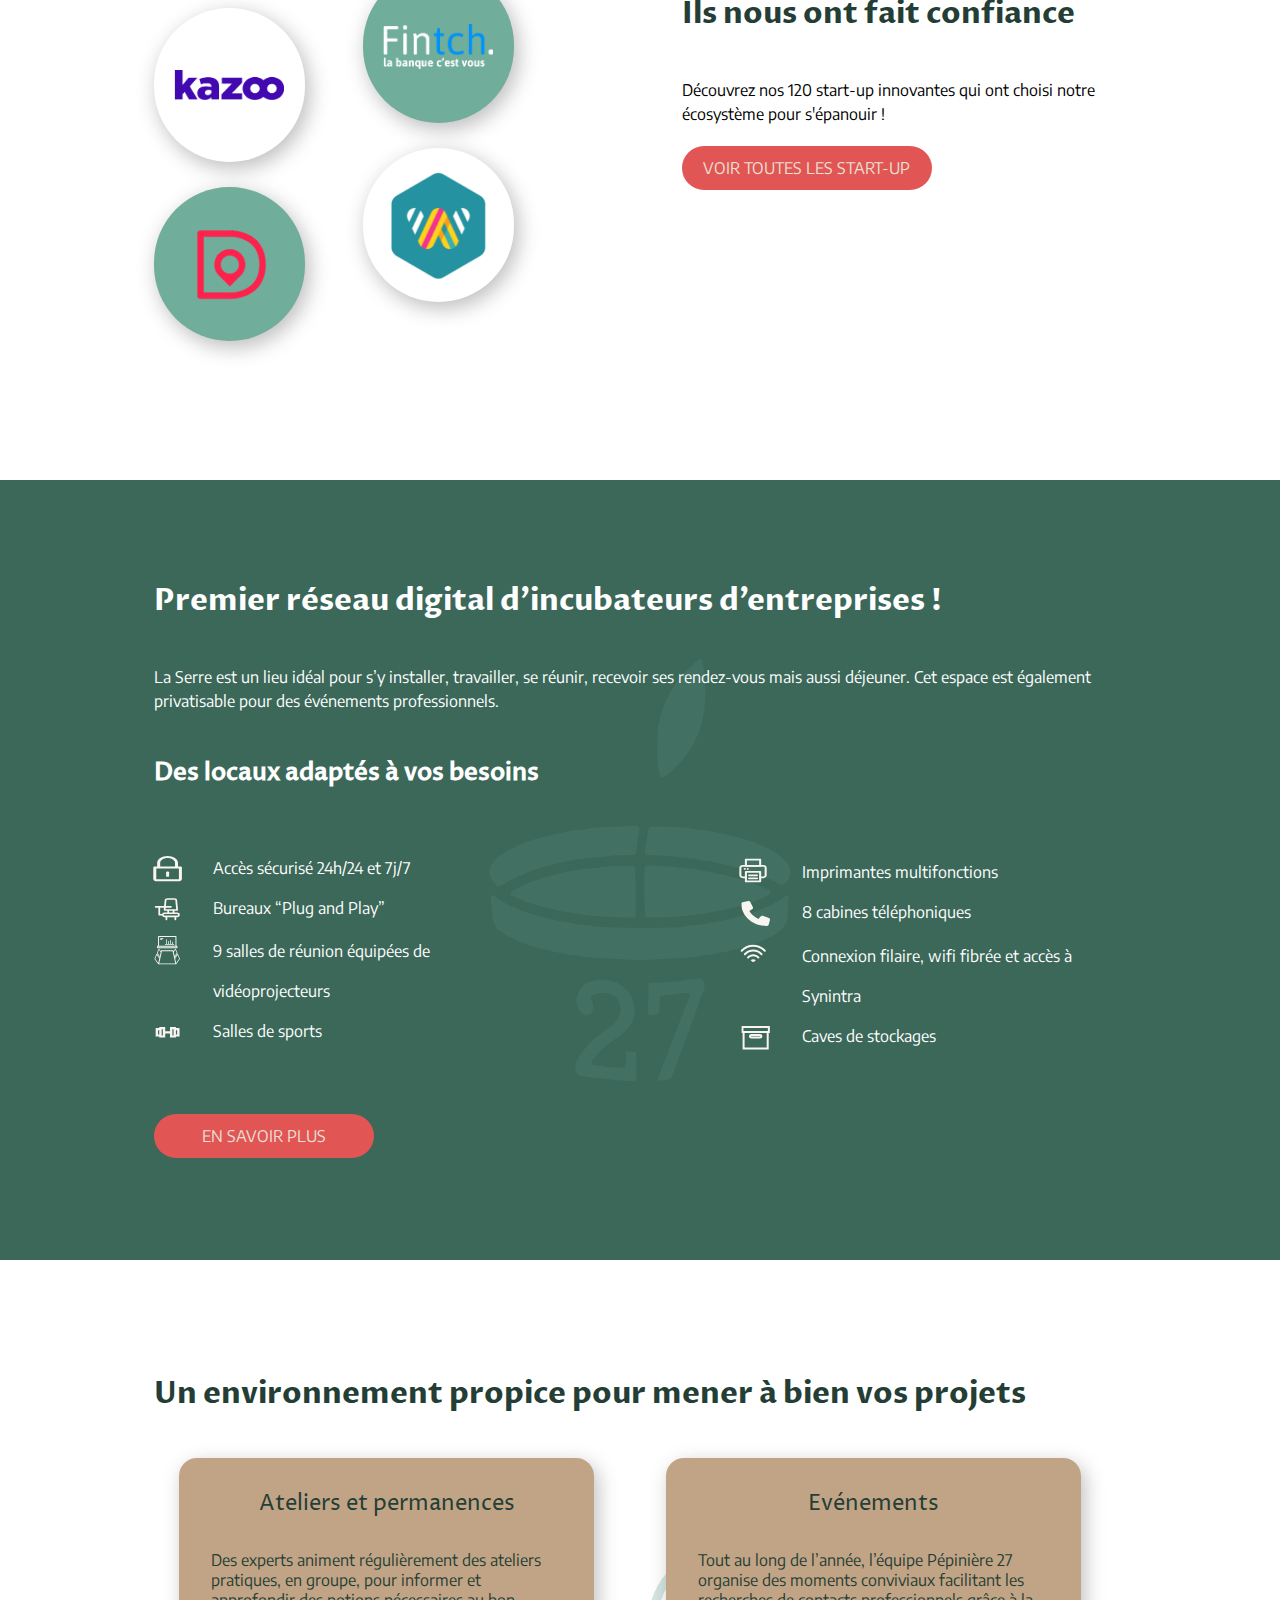
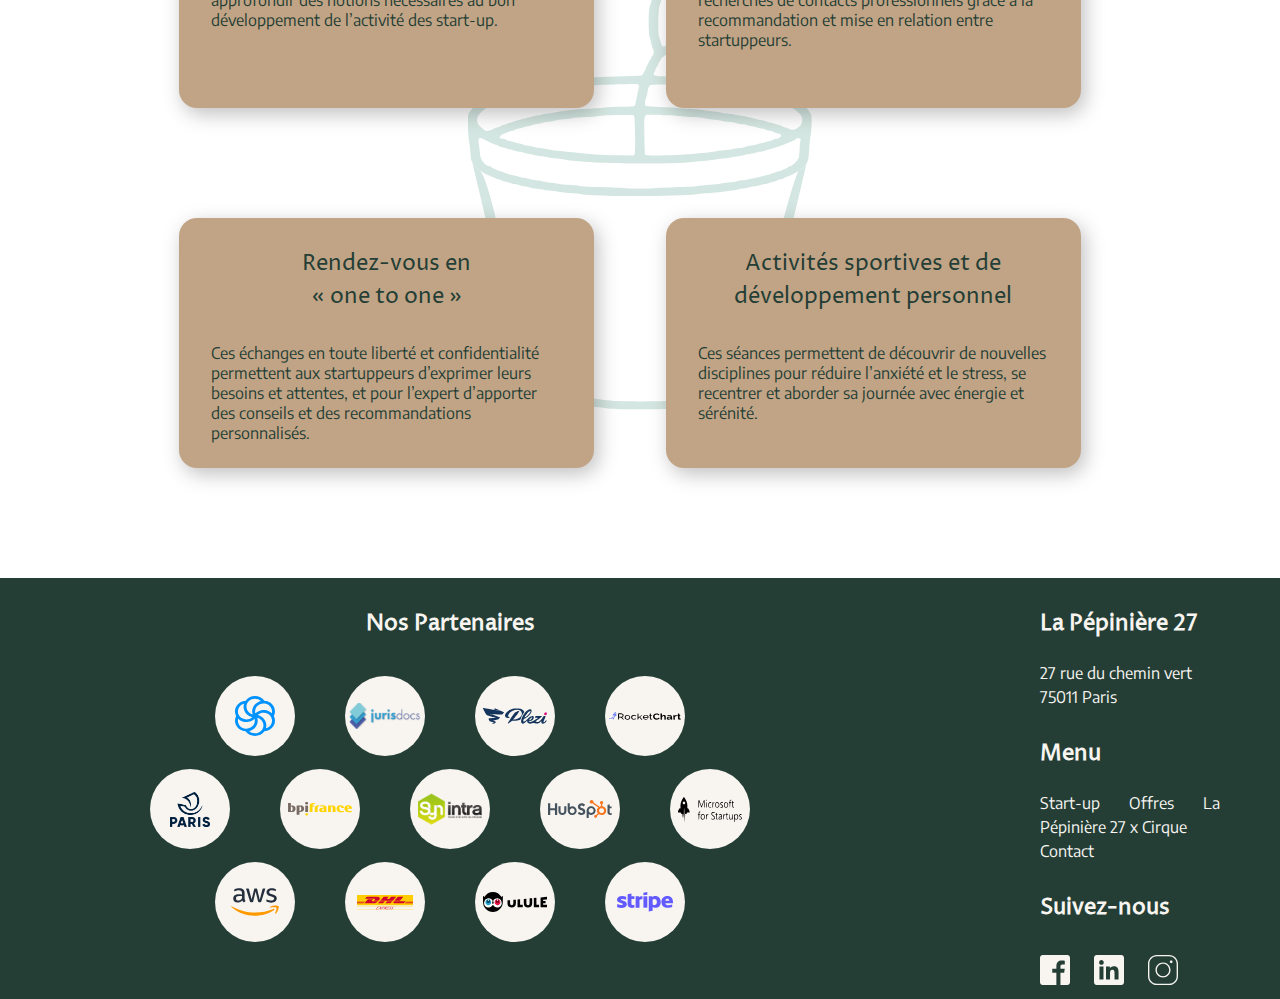
==== commit e69c3ec0: "Dernières actualités création" ====
--- a/index.html
+++ b/index.html
@@ -178,6 +178,11 @@
             </div>
         </div>
 
+        <!-- Dernièers actualités -->
+        <div class="news">
+            
+        </div>
+
         <!-- Footer -->
         <footer>
             <div class="col-partners">
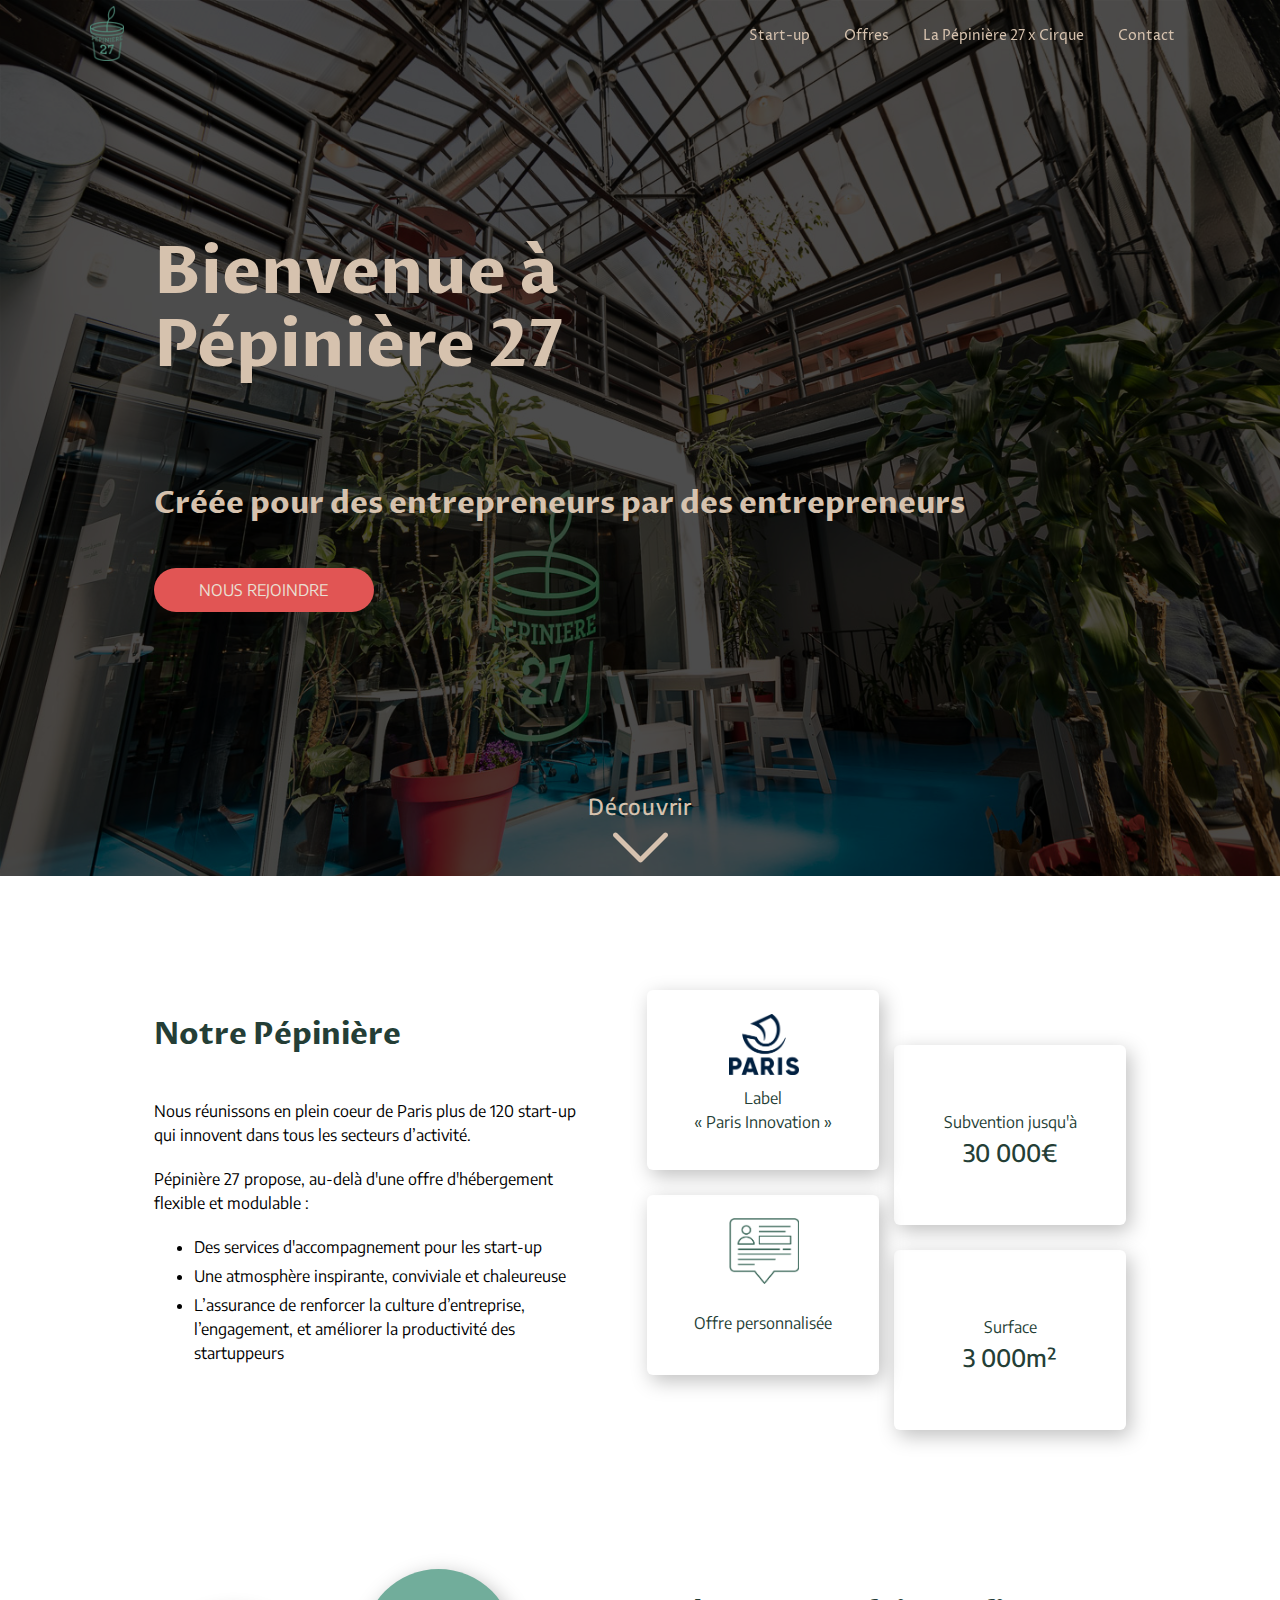
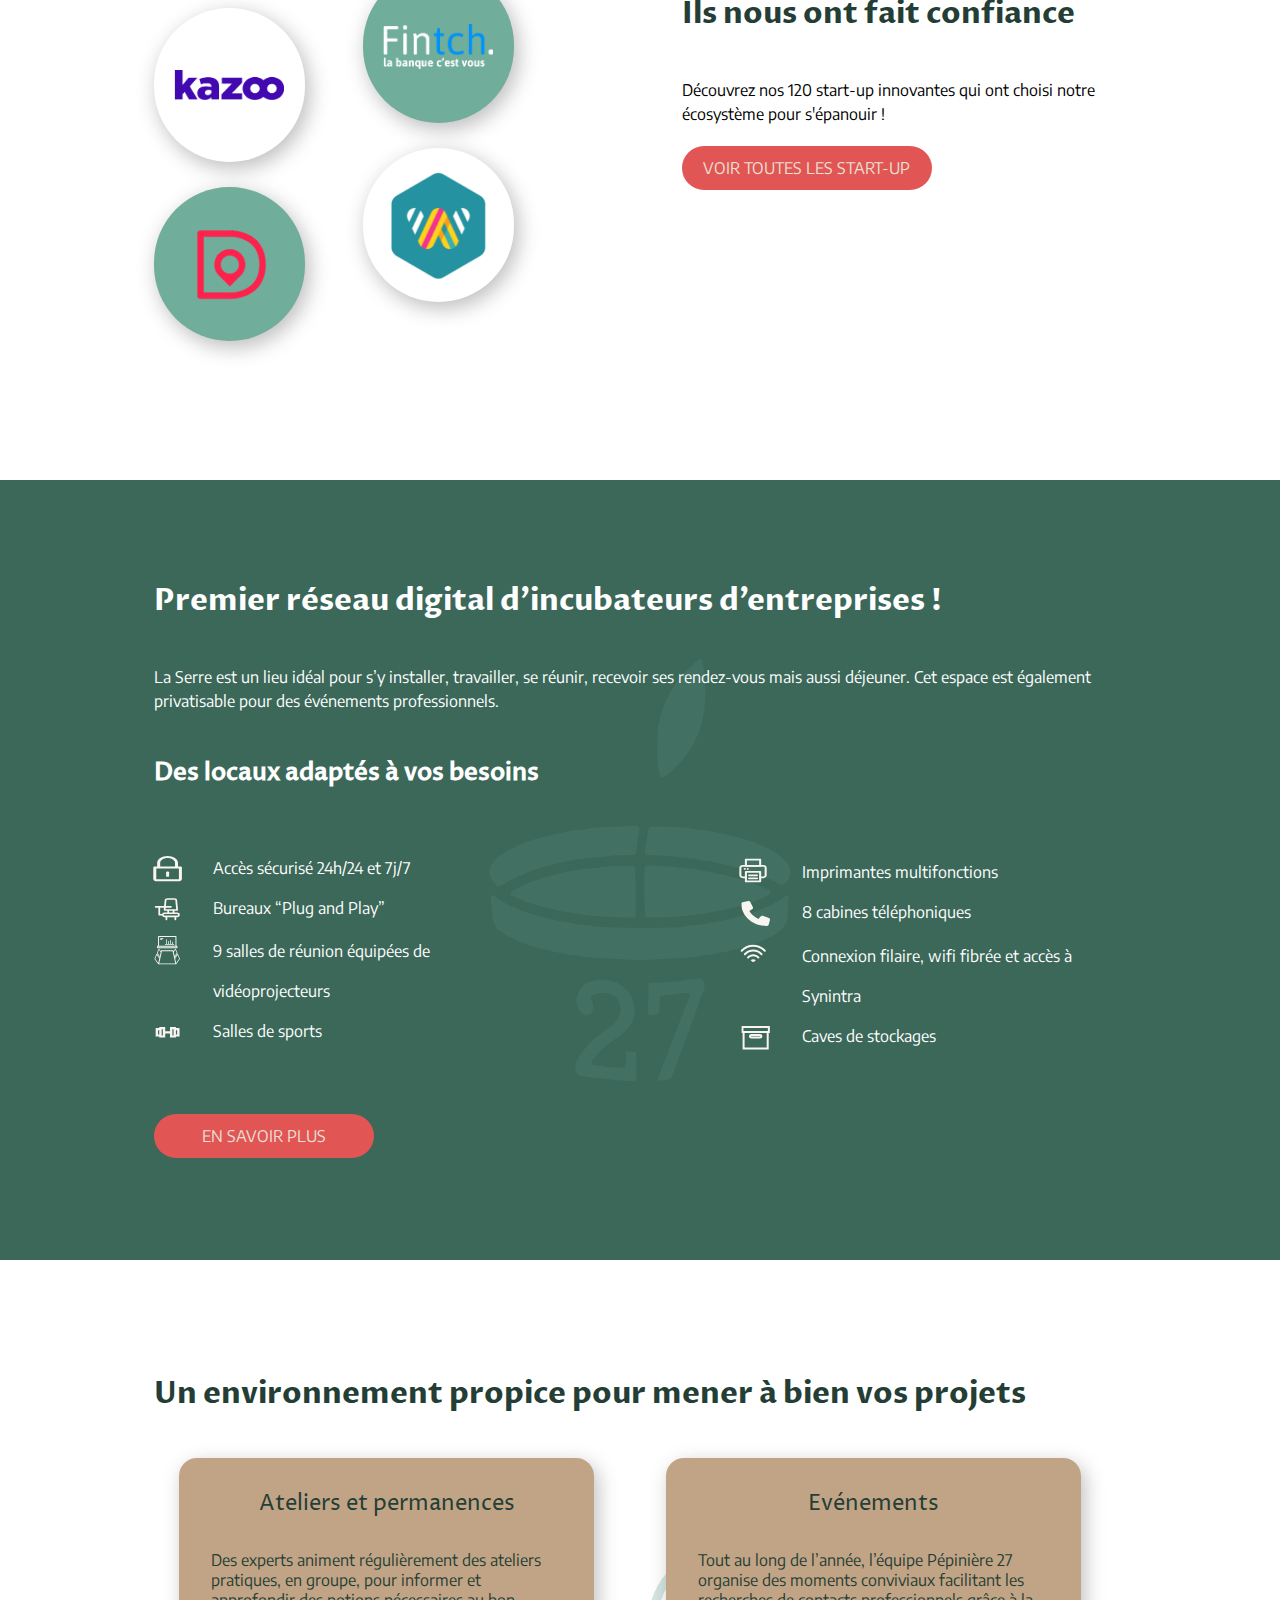
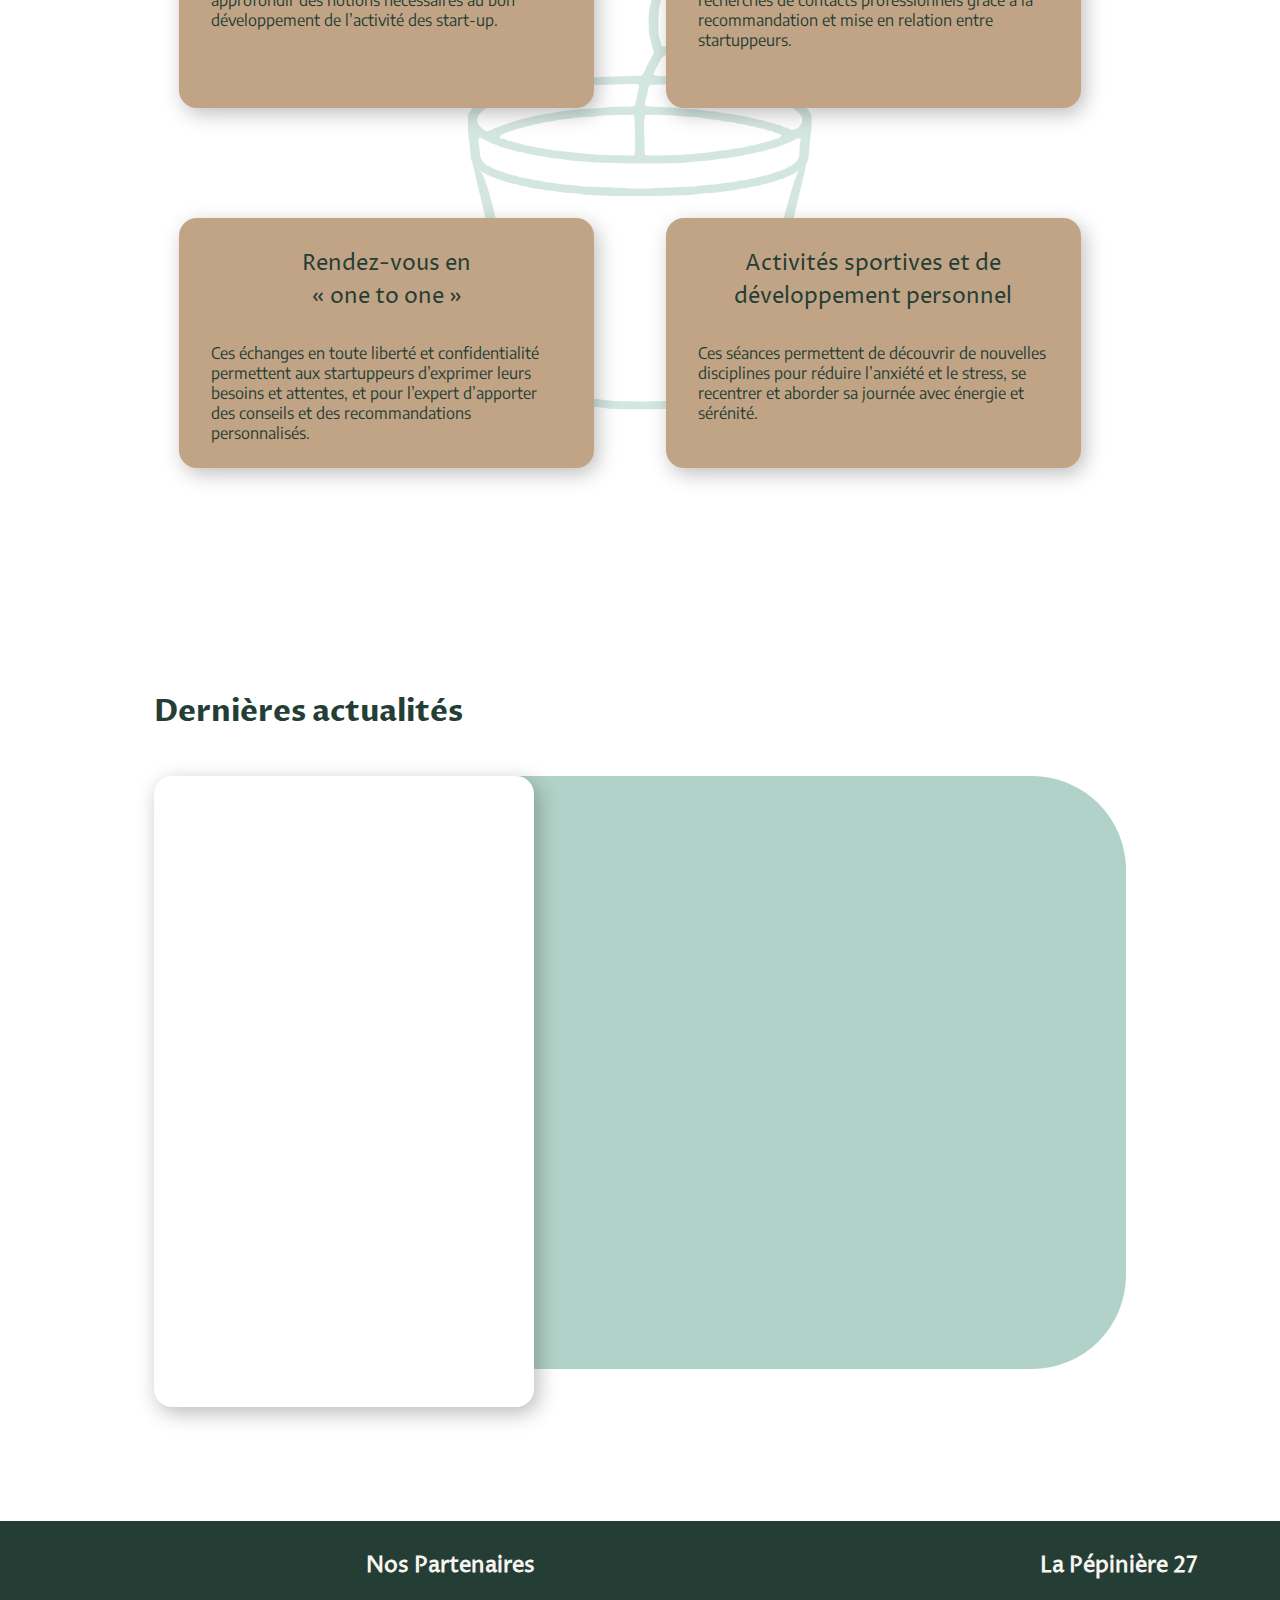
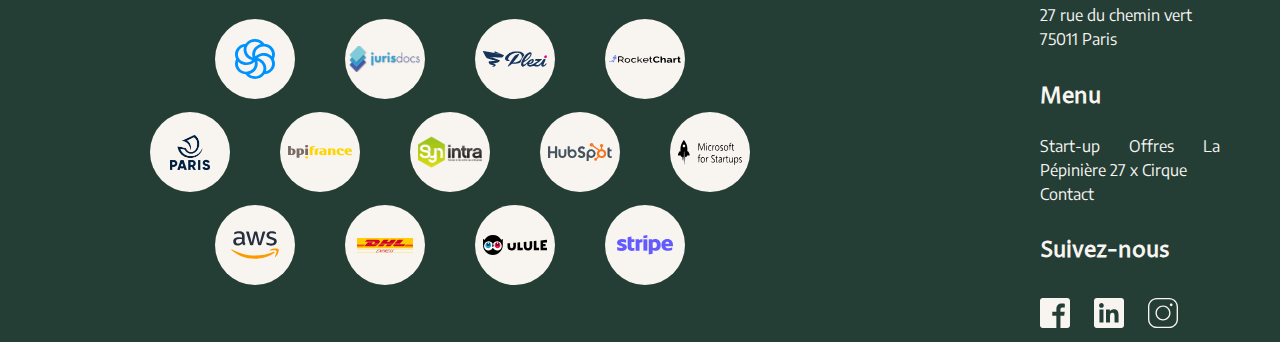
==== commit 51bc4bd7: "news card in construction" ====
--- a/index.html
+++ b/index.html
@@ -178,9 +178,13 @@
             </div>
         </div>
 
-        <!-- Dernièers actualités -->
+        <!-- Dernières actualités -->
         <div class="news">
-            
+            <h2>Dernières actualités</h2>
+            <div class="news-background"></div>
+            <div class="news-card">
+
+            </div>
         </div>
 
         <!-- Footer -->
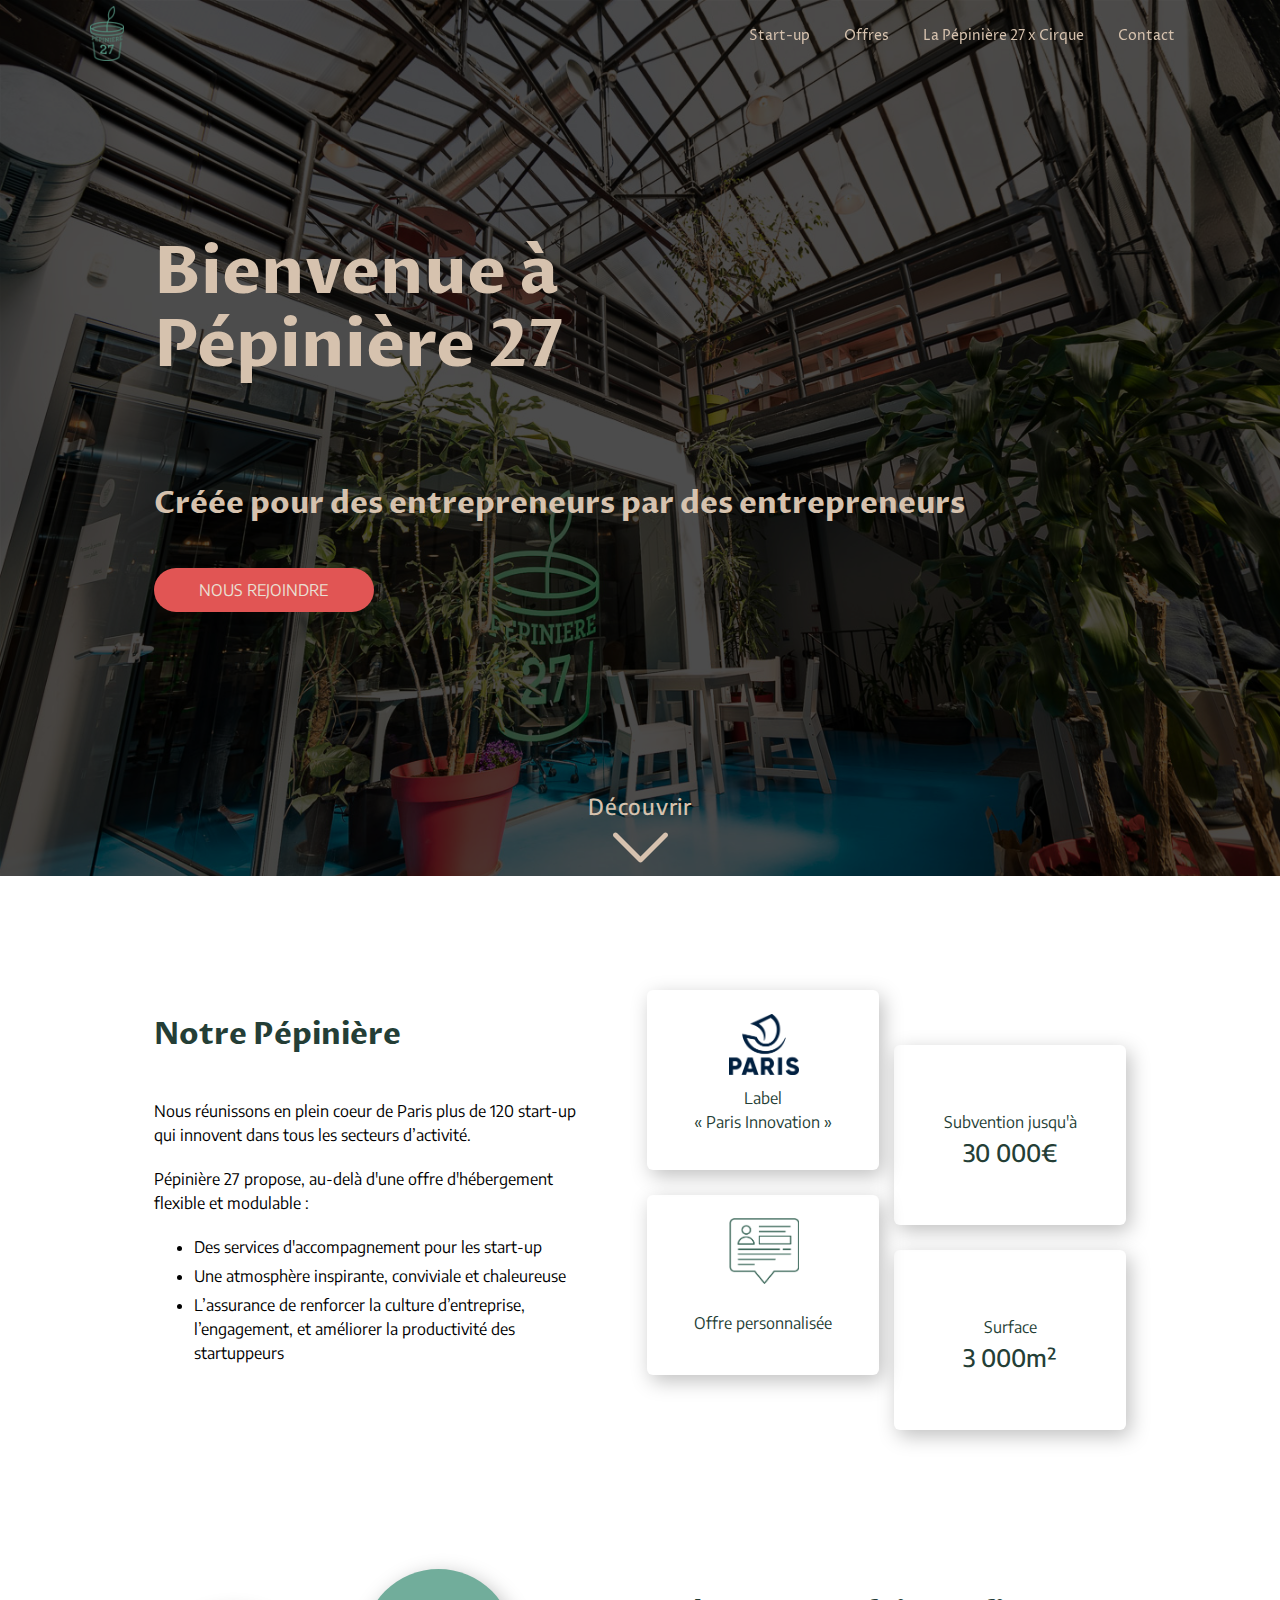
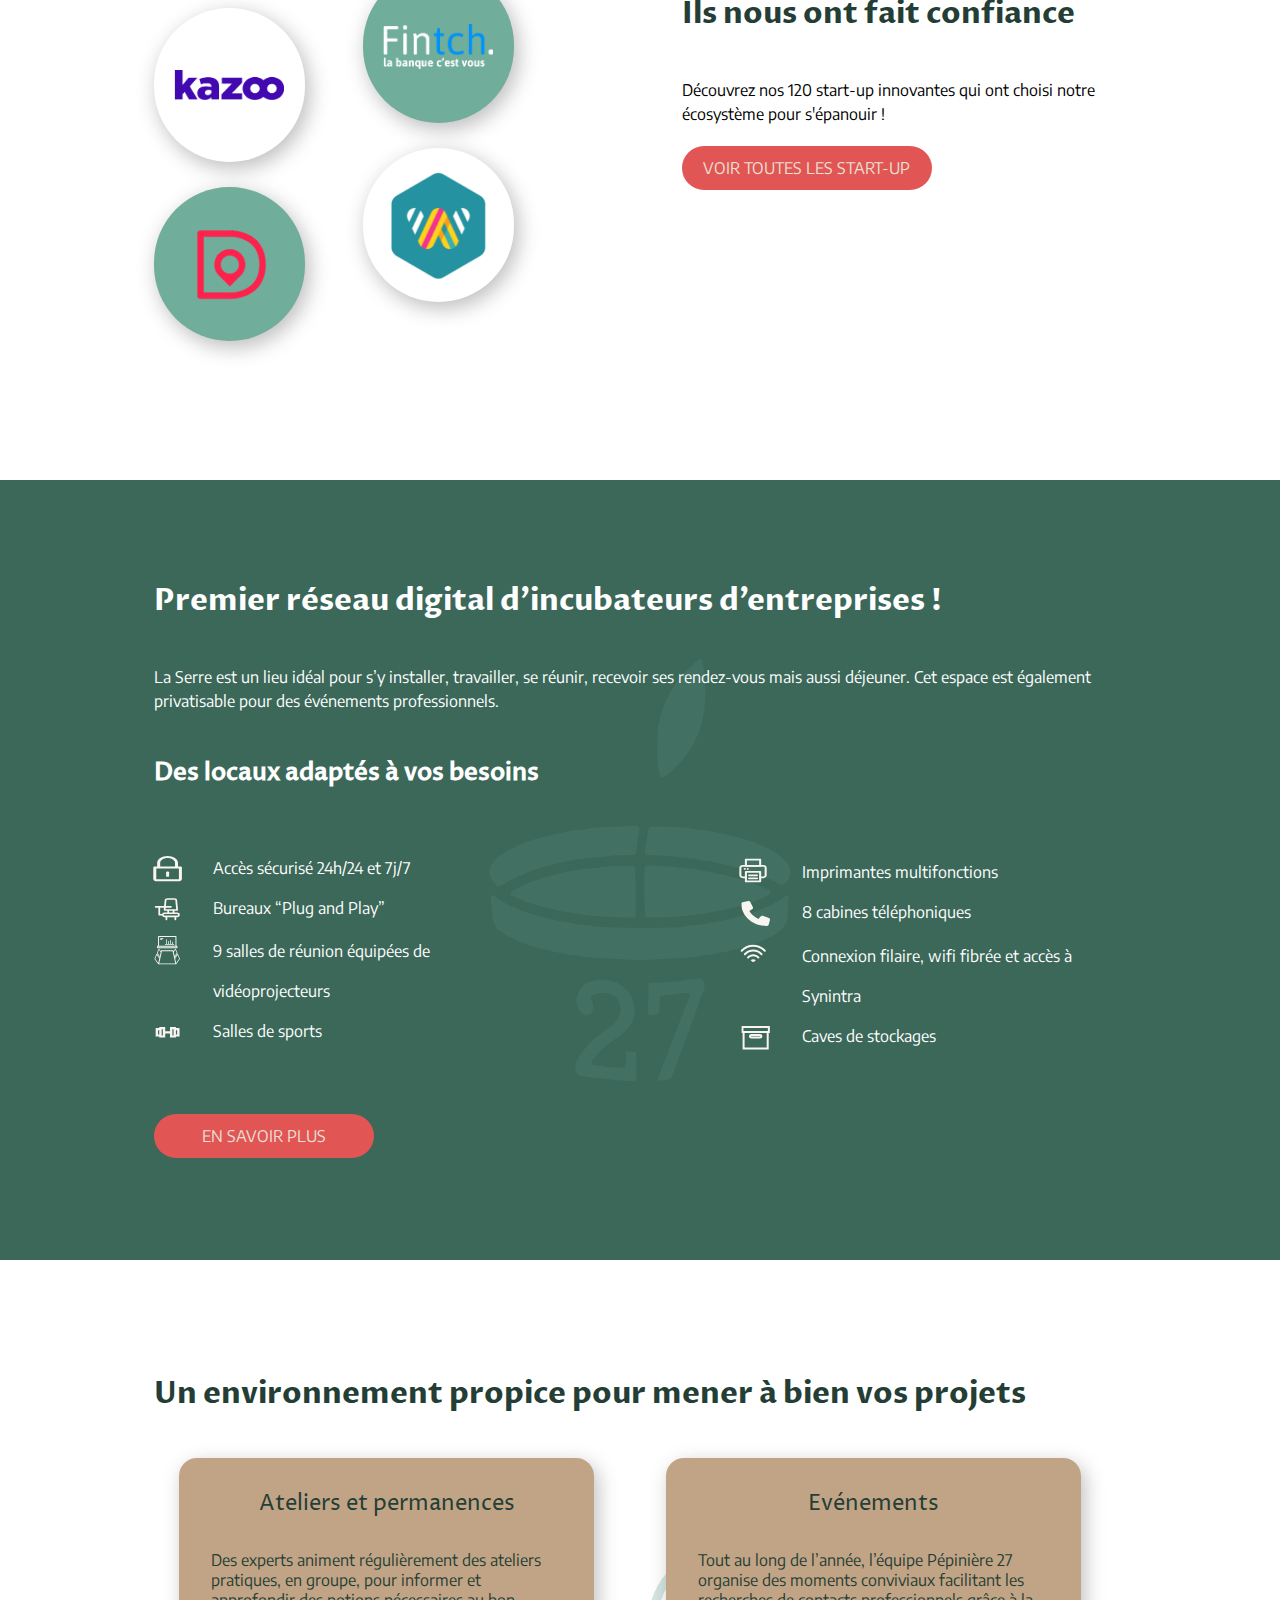
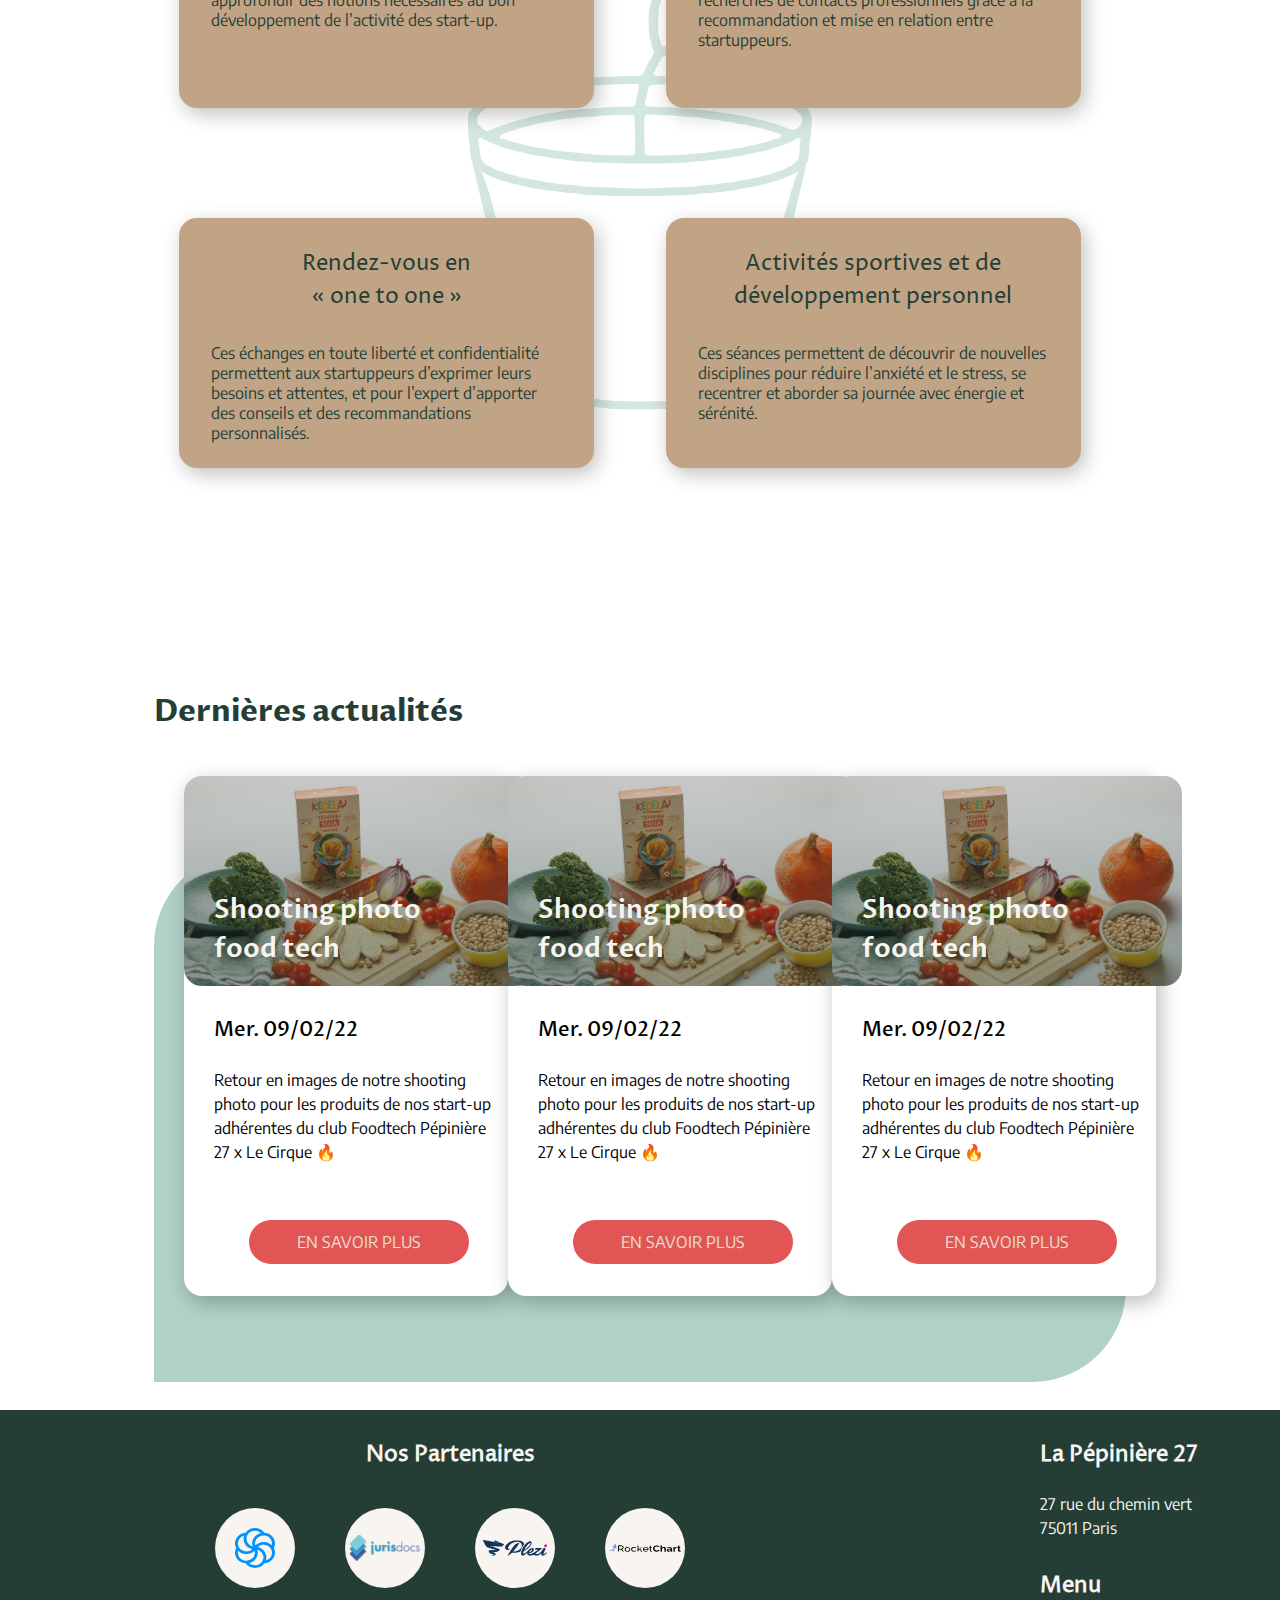
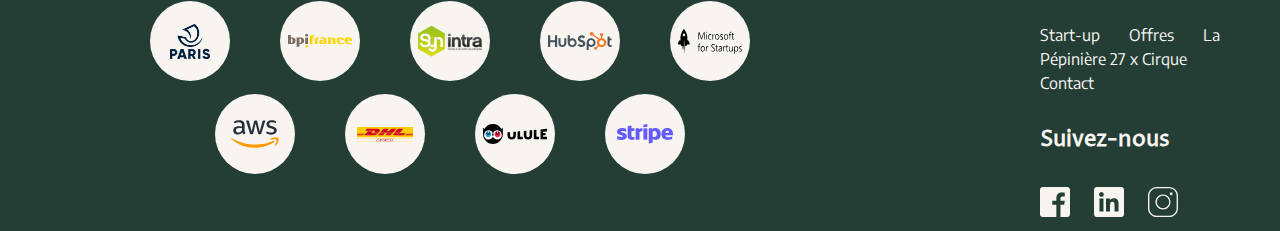
==== commit 500e21cf: "carousel aligné, cartes à personnaliser" ====
--- a/index.html
+++ b/index.html
@@ -15,6 +15,11 @@
         @font-face {
             font-family: 'Proza Libre Bold';
             src: url(fonts/Proza_Libre/ProzaLibre-Bold.ttf)
+        }
+
+        @font-face {
+            font-family: 'Proza Libre Semi-Bold';
+            src: url(fonts/Proza_Libre/ProzaLibre-SemiBold.ttf)
         }
 
         @font-face {
@@ -173,6 +178,7 @@
                     <div class="activities-card">
                         <h4>Activités sportives et de développement personnel</h4>
                         <p>Ces séances permettent de découvrir de nouvelles disciplines pour réduire l’anxiété et le stress, se recentrer et aborder sa journée avec énergie et sérénité.</p>
+
                     </div> 
                 </div>
             </div>
@@ -182,9 +188,39 @@
         <div class="news">
             <h2>Dernières actualités</h2>
             <div class="news-background"></div>
-            <div class="news-card">
-
-            </div>
+            <div class="news-carousel">
+                <div class="news-card">
+                    <div class="news-card-pic">
+                        <h4 class="h4-news-card">Shooting photo <span>food tech</span></h4>
+                    </div>
+                    <div class="news-card-info">
+                        <p class="news-card-date">Mer. 09/02/22</p>
+                        <p class="news-card-description">Retour en images de notre shooting photo pour les produits de nos start-up adhérentes du club Foodtech Pépinière 27 x Le Cirque 🔥</p>
+                        <input type="button" class="cta news-card-cta" value="En savoir plus">
+                    </div>
+                </div>
+                <div class="news-card">
+                    <div class="news-card-pic">
+                        <h4 class="h4-news-card">Shooting photo <span>food tech</span></h4>
+                    </div>
+                    <div class="news-card-info">
+                        <p class="news-card-date">Mer. 09/02/22</p>
+                        <p class="news-card-description">Retour en images de notre shooting photo pour les produits de nos start-up adhérentes du club Foodtech Pépinière 27 x Le Cirque 🔥</p>
+                        <input type="button" class="cta news-card-cta" value="En savoir plus">
+                    </div>
+                </div>
+                <div class="news-card">
+                    <div class="news-card-pic">
+                        <h4 class="h4-news-card">Shooting photo <span>food tech</span></h4>
+                    </div>
+                    <div class="news-card-info">
+                        <p class="news-card-date">Mer. 09/02/22</p>
+                        <p class="news-card-description">Retour en images de notre shooting photo pour les produits de nos start-up adhérentes du club Foodtech Pépinière 27 x Le Cirque 🔥</p>
+                        <input type="button" class="cta news-card-cta" value="En savoir plus">
+                    </div>
+                </div>
+            </div>
+            
         </div>
 
         <!-- Footer -->
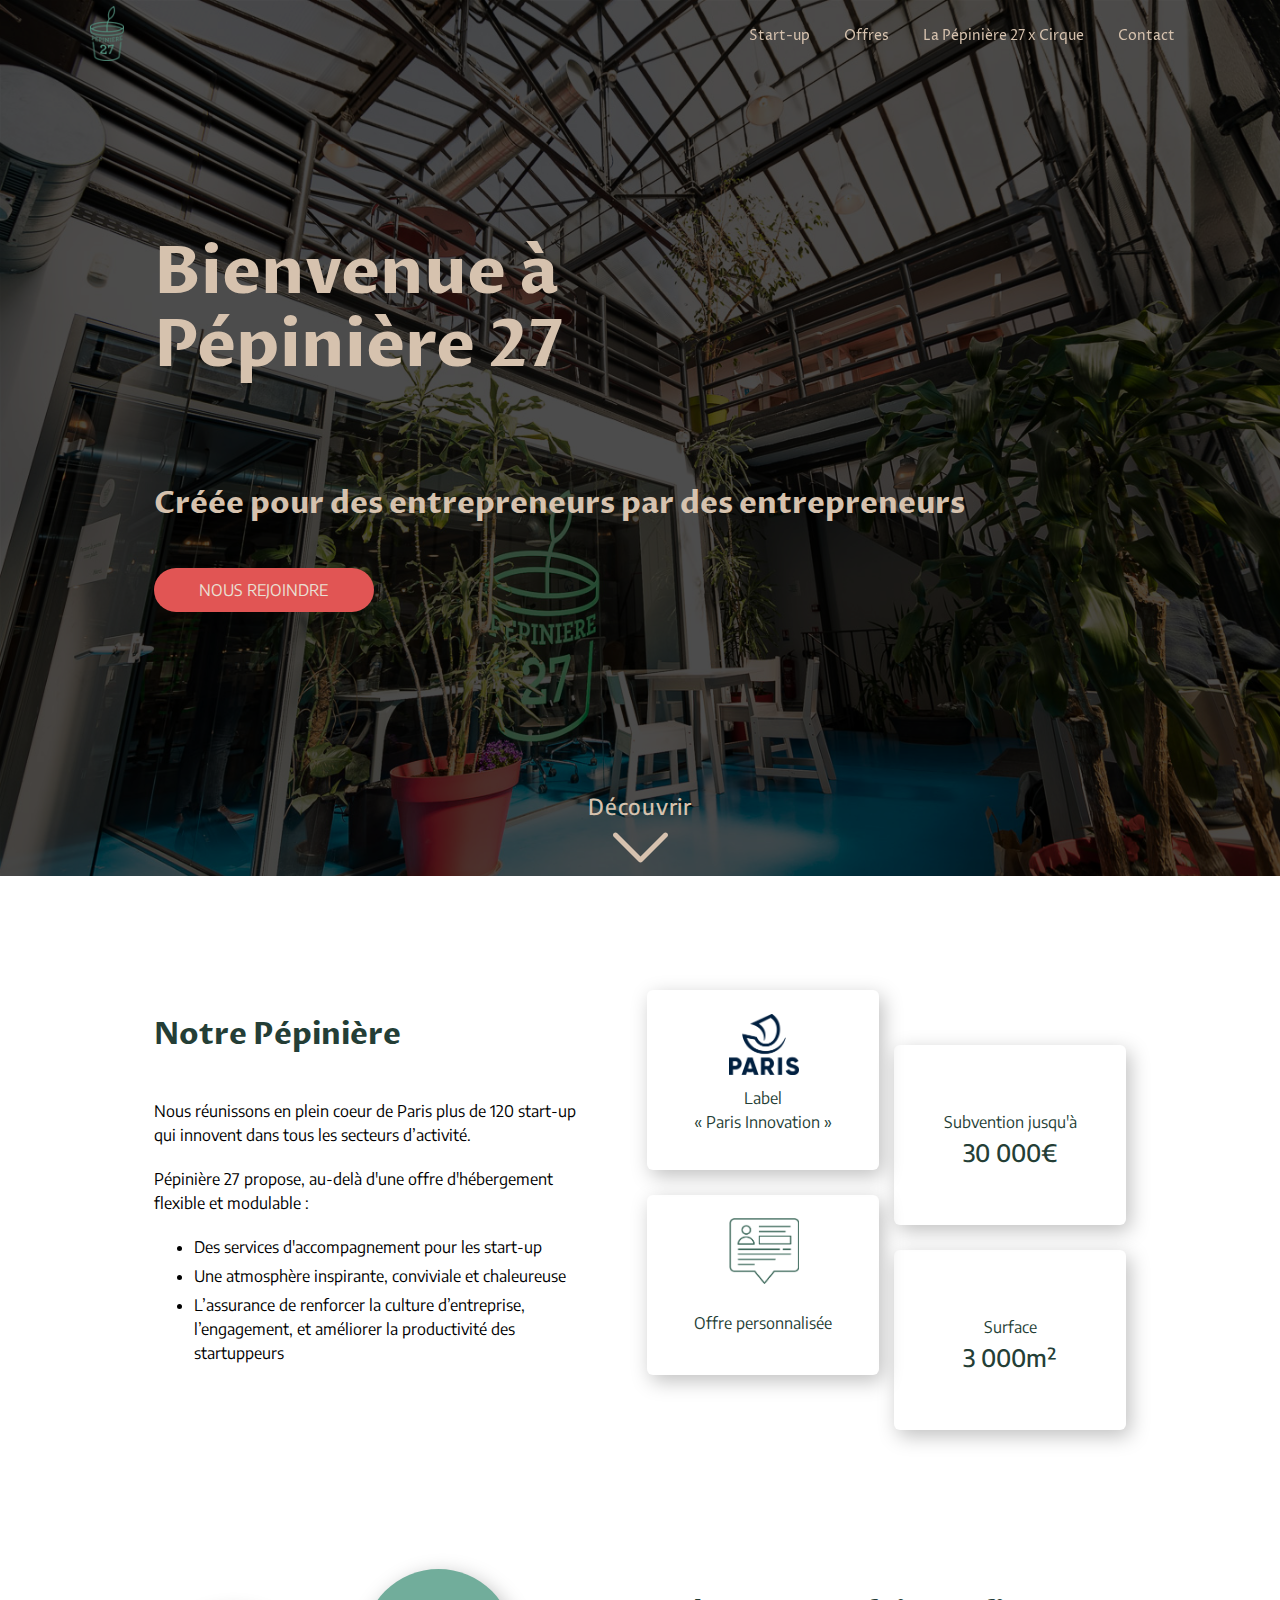
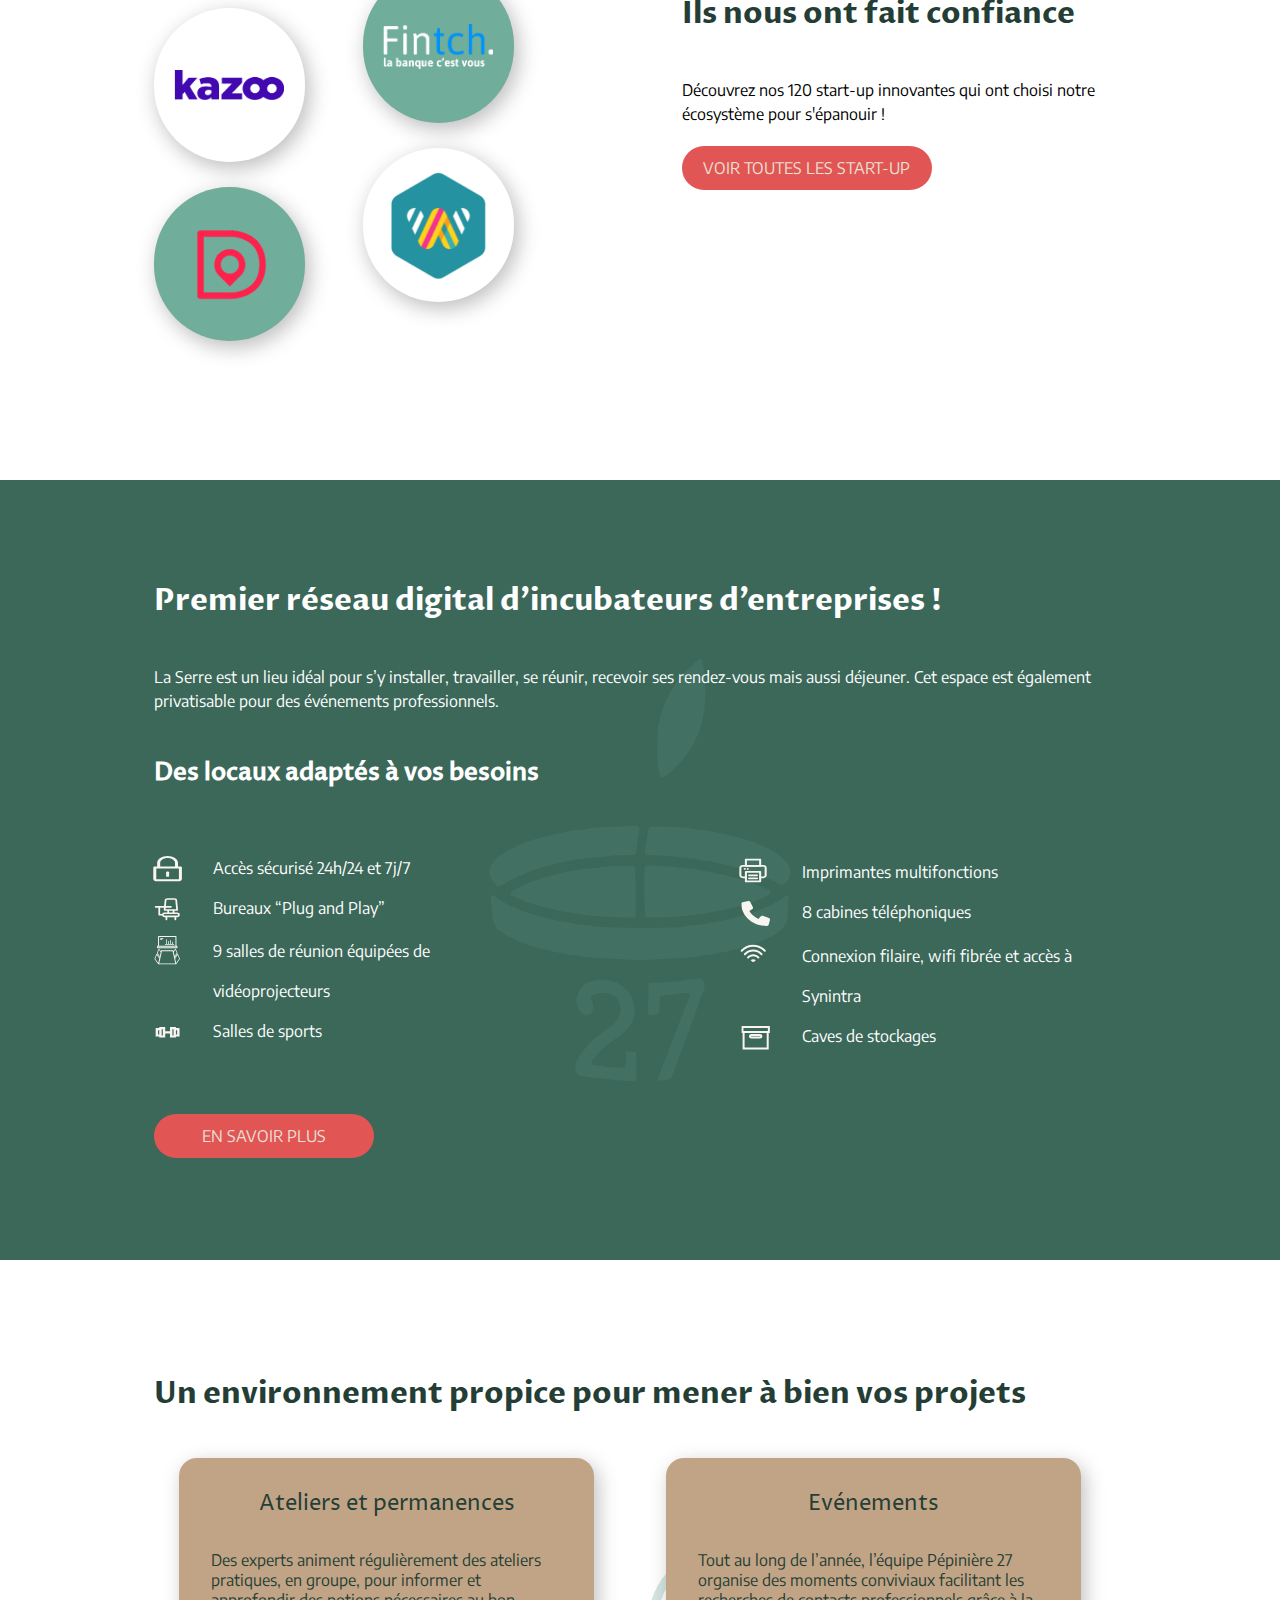
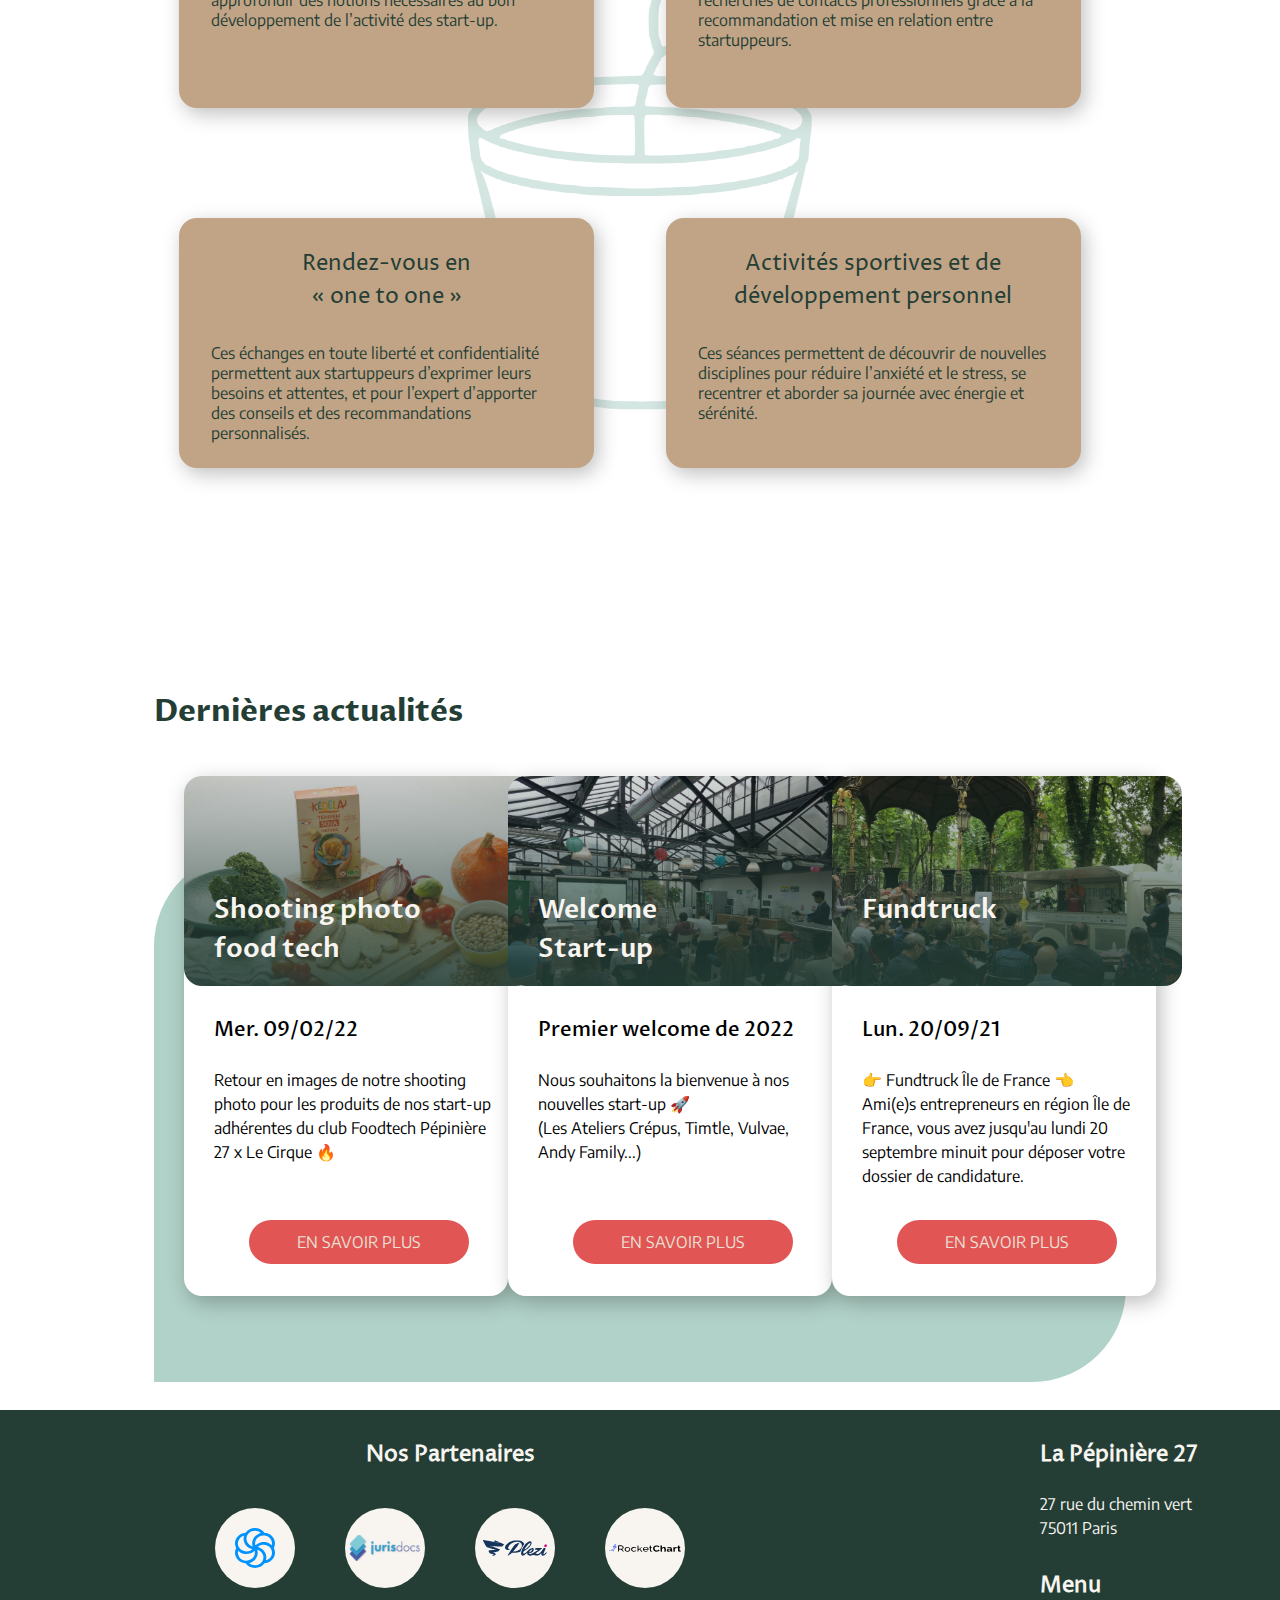
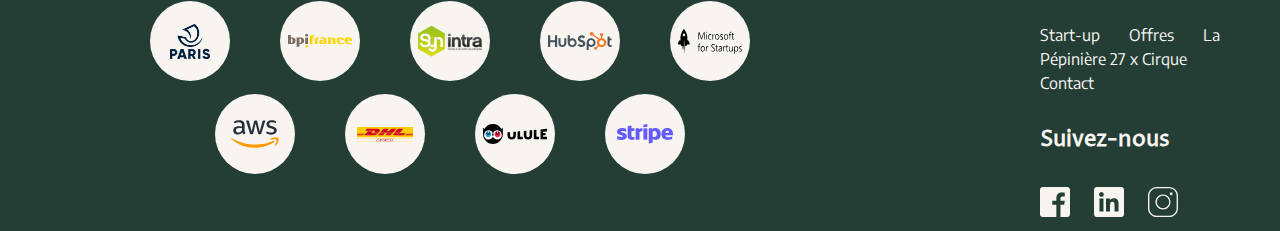
==== commit 3f848ae6: "news done, carousel à faire" ====
--- a/index.html
+++ b/index.html
@@ -190,7 +190,7 @@
             <div class="news-background"></div>
             <div class="news-carousel">
                 <div class="news-card">
-                    <div class="news-card-pic">
+                    <div class="news-card-pic" id="news1">
                         <h4 class="h4-news-card">Shooting photo <span>food tech</span></h4>
                     </div>
                     <div class="news-card-info">
@@ -200,22 +200,24 @@
                     </div>
                 </div>
                 <div class="news-card">
-                    <div class="news-card-pic">
-                        <h4 class="h4-news-card">Shooting photo <span>food tech</span></h4>
+                    <div class="news-card-pic" id="news2">
+                        <h4 class="h4-news-card">Welcome<span>Start-up</span></h4>
                     </div>
                     <div class="news-card-info">
-                        <p class="news-card-date">Mer. 09/02/22</p>
-                        <p class="news-card-description">Retour en images de notre shooting photo pour les produits de nos start-up adhérentes du club Foodtech Pépinière 27 x Le Cirque 🔥</p>
+                        <p class="news-card-date">Premier welcome de 2022</p>
+                        <p class="news-card-description">Nous souhaitons la bienvenue à nos nouvelles start-up 🚀 <span>(Les Ateliers Crépus, Timtle, Vulvae, Andy Family...)</span>
+                            </p>
                         <input type="button" class="cta news-card-cta" value="En savoir plus">
                     </div>
                 </div>
                 <div class="news-card">
-                    <div class="news-card-pic">
-                        <h4 class="h4-news-card">Shooting photo <span>food tech</span></h4>
+                    <div class="news-card-pic" id="news3">
+                        <h4 class="h4-news-card">Fundtruck</h4>
                     </div>
                     <div class="news-card-info">
-                        <p class="news-card-date">Mer. 09/02/22</p>
-                        <p class="news-card-description">Retour en images de notre shooting photo pour les produits de nos start-up adhérentes du club Foodtech Pépinière 27 x Le Cirque 🔥</p>
+                        <p class="news-card-date">Lun. 20/09/21</p>
+                        <p class="news-card-description">👉 Fundtruck Île de France 👈 <span>Ami(e)s entrepreneurs en région Île de France, vous avez jusqu'au lundi 20 septembre minuit pour déposer votre dossier de candidature.
+                        </span></p>
                         <input type="button" class="cta news-card-cta" value="En savoir plus">
                     </div>
                 </div>
